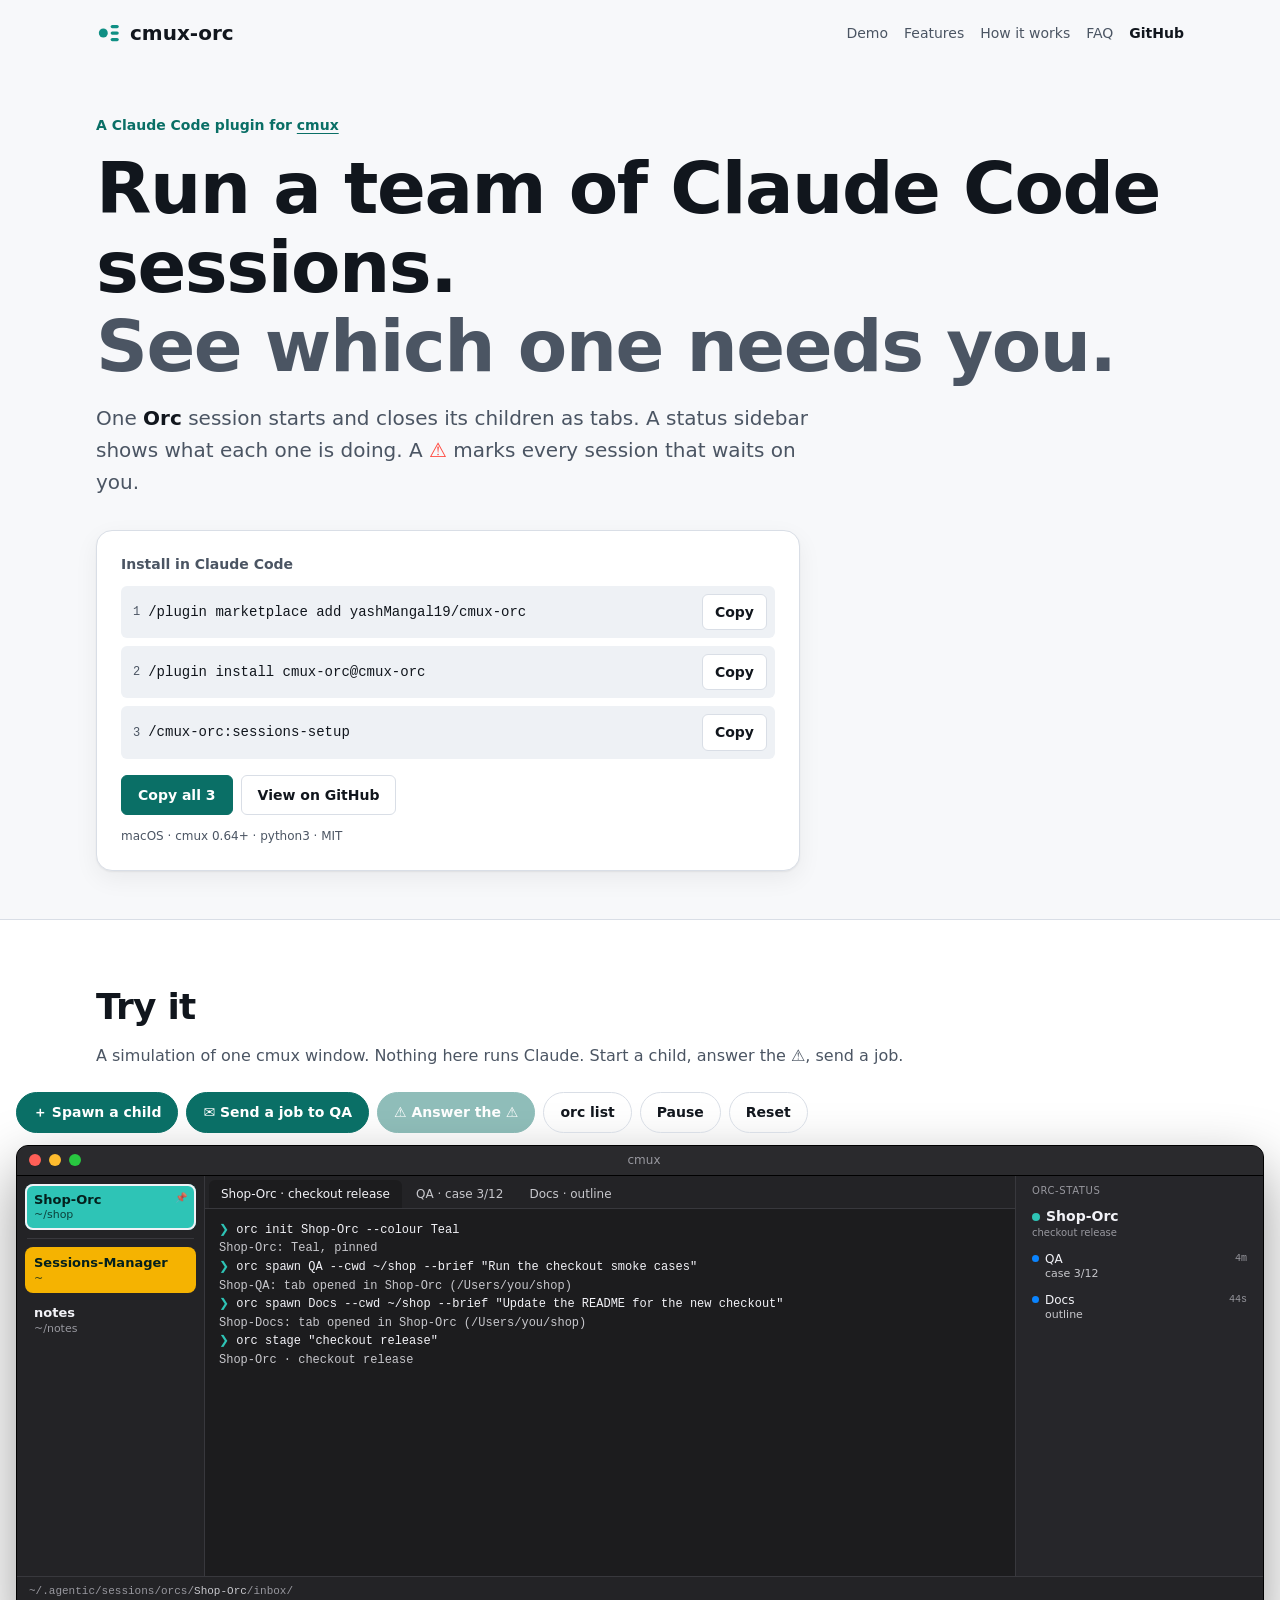
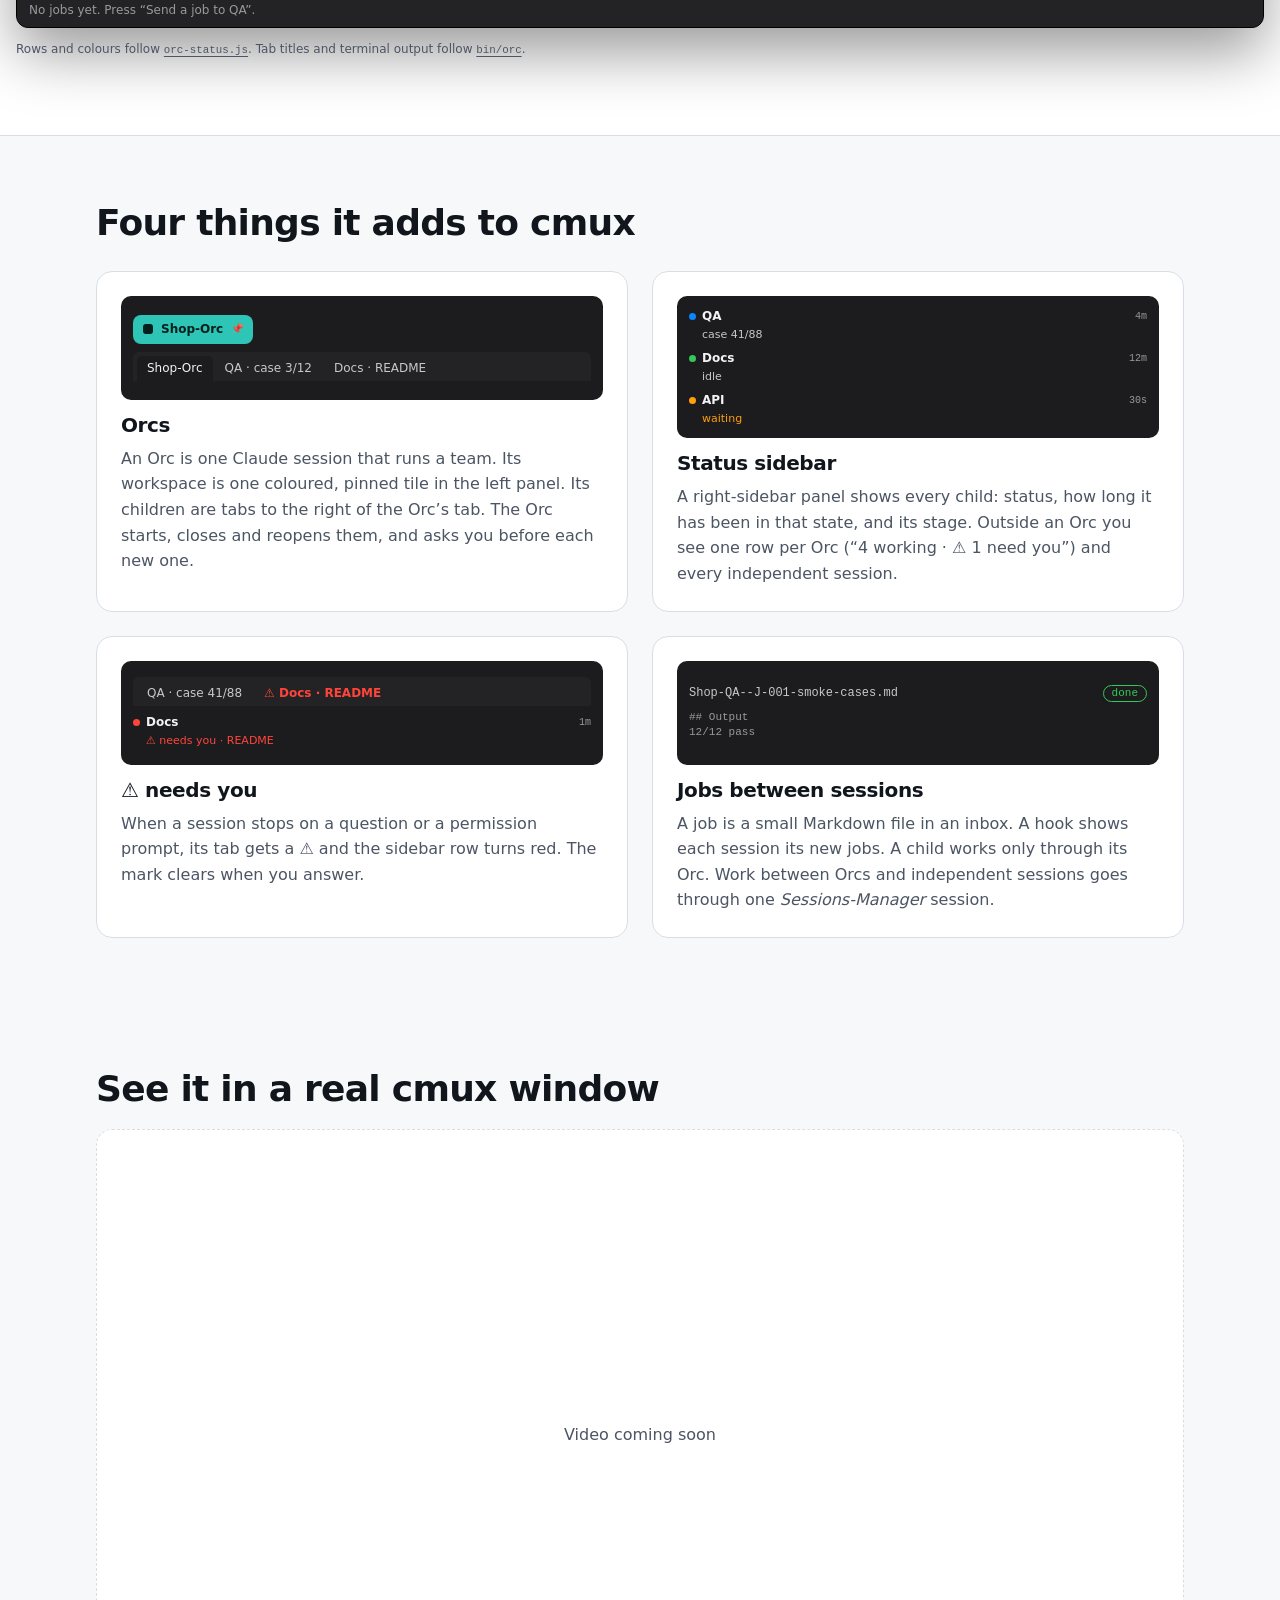
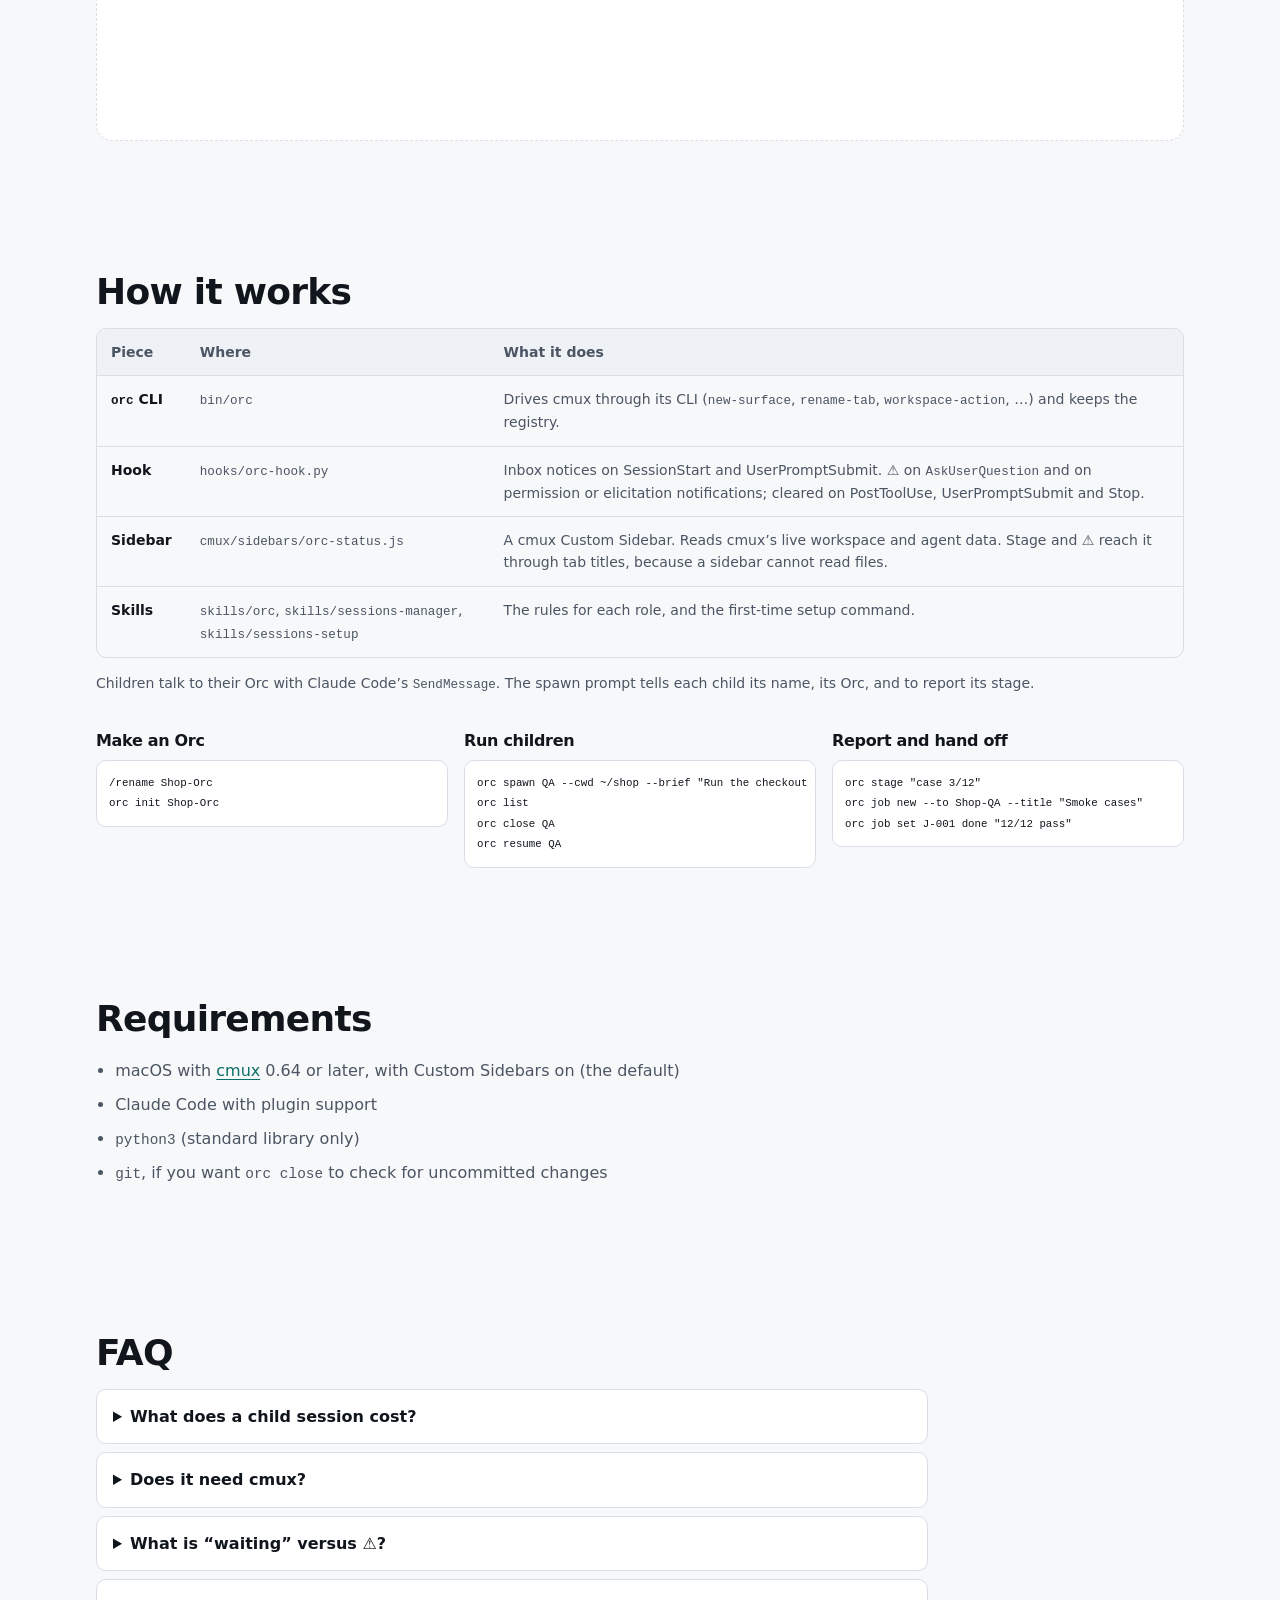
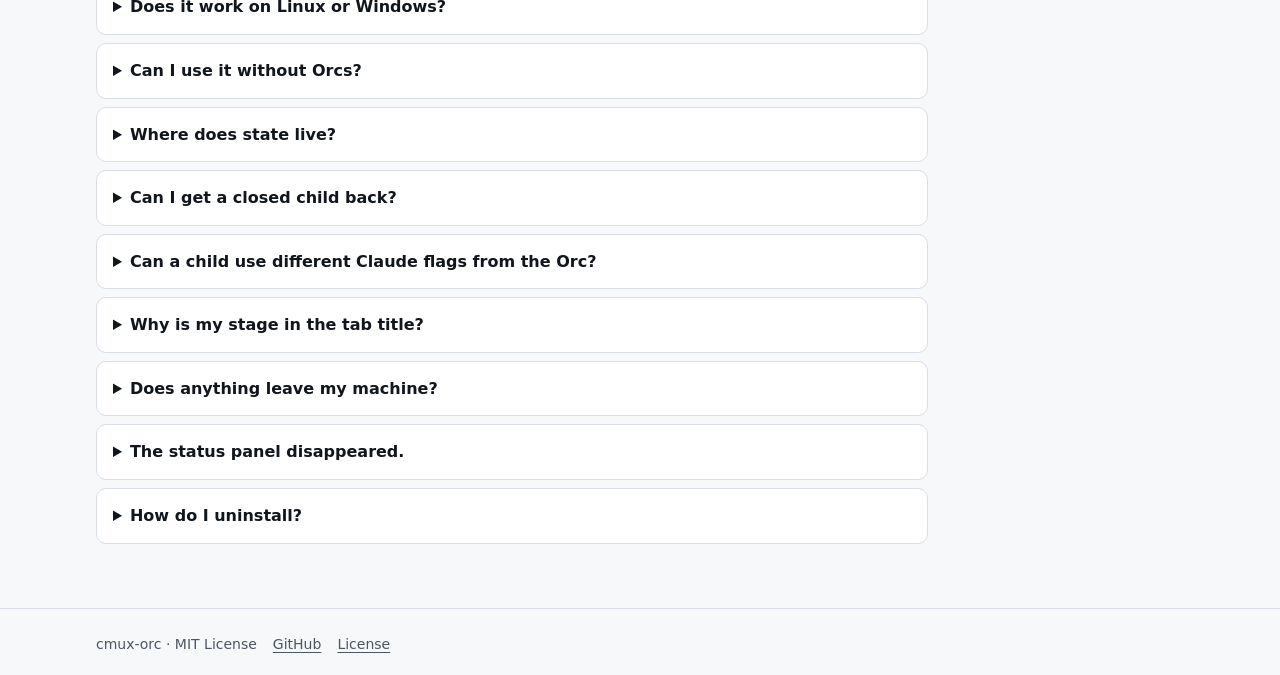
==== docs/index.html @ a170cd2a "Landing page with interactive cmux demo in docs/ Static HTML/CSS/JS for GitHub Pages: hero with the " ====
<!doctype html>
<html lang="en">
<head>
<meta charset="utf-8">
<meta name="viewport" content="width=device-width, initial-scale=1">
<title>cmux-orc</title>
<meta name="description" content="Run many Claude Code sessions in cmux without losing track of them: Orc tabs, a live status sidebar, a ⚠ when a session needs you, and jobs between sessions.">
<meta name="color-scheme" content="light dark">
<meta property="og:type" content="website">
<meta property="og:title" content="cmux-orc: run many Claude Code sessions in cmux">
<meta property="og:description" content="Orc tabs, a live status sidebar, a ⚠ when a session needs you, and jobs between sessions. A Claude Code plugin for cmux.">
<meta property="og:url" content="https://yashmangal19.github.io/cmux-orc/">
<meta property="og:image" content="https://yashmangal19.github.io/cmux-orc/og-card.png">
<meta name="twitter:card" content="summary_large_image">
<meta name="twitter:title" content="cmux-orc: run many Claude Code sessions in cmux">
<meta name="twitter:description" content="Orc tabs, a live status sidebar, a ⚠ when a session needs you, and jobs between sessions.">
<meta name="twitter:image" content="https://yashmangal19.github.io/cmux-orc/og-card.png">
<link rel="icon" href="favicon.svg" type="image/svg+xml">
<link rel="stylesheet" href="tokens.css">
<link rel="stylesheet" href="styles.css">
</head>
<body>
<a class="skip" href="#main">Skip to content</a>
<header class="nav wrap">
  <a class="brand" href="#top" aria-label="cmux-orc home"><svg viewBox="0 0 32 32" aria-hidden="true"><g fill="currentColor"><circle cx="9" cy="16" r="5.5"/><rect x="18" y="6" width="10" height="4" rx="2"/><rect x="18" y="14" width="10" height="4" rx="2"/><rect x="18" y="22" width="10" height="4" rx="2"/></g></svg>cmux-orc</a>
  <nav aria-label="Sections">
    <a href="#demo">Demo</a>
    <a href="#features">Features</a>
    <a href="#how">How it works</a>
    <a href="#faq">FAQ</a>
    <a class="gh" href="https://github.com/yashMangal19/cmux-orc">GitHub</a>
  </nav>
</header>

<main id="main">
<section class="hero wrap" id="top">
  <p class="eyebrow">A Claude Code plugin for <a href="https://cmux.com">cmux</a></p>
  <h1>Run a team of Claude Code sessions.<br><span>See which one needs you.</span></h1>
  <p class="lede">One <em>Orc</em> session starts and closes its children as tabs. A status sidebar shows what each one is doing. A <b class="warn">⚠</b> marks every session that waits on you.</p>

  <div class="install" aria-labelledby="install-h">
    <h2 id="install-h" class="install-h">Install in Claude Code</h2>
    <ol class="cmds">
      <li><code tabindex="0">/plugin marketplace add yashMangal19/cmux-orc</code><button class="copy" type="button" data-copy="/plugin marketplace add yashMangal19/cmux-orc" aria-label="Copy command 1">Copy</button></li>
      <li><code tabindex="0">/plugin install cmux-orc@cmux-orc</code><button class="copy" type="button" data-copy="/plugin install cmux-orc@cmux-orc" aria-label="Copy command 2">Copy</button></li>
      <li><code tabindex="0">/cmux-orc:sessions-setup</code><button class="copy" type="button" data-copy="/cmux-orc:sessions-setup" aria-label="Copy command 3">Copy</button></li>
    </ol>
    <div class="install-foot">
      <button class="copy all" type="button" data-copy-all>Copy all 3</button>
      <a class="btn" href="https://github.com/yashMangal19/cmux-orc">View on GitHub</a>
    </div>
    <p class="fine">macOS · cmux 0.64+ · python3 · MIT</p>
  </div>
</section>

<section class="demo-sec" id="demo" aria-labelledby="demo-h">
  <div class="wrap">
    <h2 id="demo-h">Try it</h2>
    <p class="sub">A simulation of one cmux window. Nothing here runs Claude. Start a child, answer the ⚠, send a job.</p>
  </div>
  <div class="wrap wide">
    <div class="controls" role="group" aria-label="Demo controls">
      <button type="button" class="ctl" id="d-spawn"><span aria-hidden="true">＋</span> Spawn a child</button>
      <button type="button" class="ctl" id="d-job"><span aria-hidden="true">✉</span> Send a job to QA</button>
      <button type="button" class="ctl warn-ctl" id="d-answer" disabled><span aria-hidden="true">⚠</span> Answer the ⚠</button>
      <button type="button" class="ctl ghost" id="d-list">orc list</button>
      <button type="button" class="ctl ghost" id="d-pause" aria-pressed="false">Pause</button>
      <button type="button" class="ctl ghost" id="d-reset">Reset</button>
    </div>
    <div class="cmux" id="cmux">
      <div class="cmux-bar" aria-hidden="true"><i></i><i></i><i></i><span>cmux</span></div>
      <div class="cmux-body">
        <aside class="ws-list" aria-label="Workspaces (left panel)">
          <ul id="ws-list"></ul>
        </aside>
        <div class="center">
          <div class="tabs" role="tablist" aria-label="Tabs in this workspace" id="tabs"></div>
          <div class="term" id="term" role="log" aria-live="off" tabindex="0" aria-label="Terminal of the selected tab"></div>
        </div>
        <aside class="side" aria-label="orc-status sidebar">
          <div class="side-head">orc-status</div>
          <div id="side"></div>
        </aside>
      </div>
      <div class="inbox" aria-label="Team inbox">
        <div class="inbox-h"><span>~/.agentic/sessions/orcs/<b id="inbox-orc">Shop-Orc</b>/inbox/</span></div>
        <ul id="inbox"><li class="empty">No jobs yet. Press “Send a job to QA”.</li></ul>
      </div>
    </div>
    <p class="sr-only" aria-live="polite" id="d-live"></p>
    <p class="demo-note">Rows and colours follow <a href="https://github.com/yashMangal19/cmux-orc/blob/main/cmux/sidebars/orc-status.js"><code>orc-status.js</code></a>. Tab titles and terminal output follow <a href="https://github.com/yashMangal19/cmux-orc/blob/main/bin/orc"><code>bin/orc</code></a>.</p>
  </div>
</section>

<section class="wrap" id="features" aria-labelledby="feat-h">
  <h2 id="feat-h">Four things it adds to cmux</h2>
  <div class="features">
    <article class="feat">
      <div class="viz viz-orc" aria-hidden="true" data-gif="media/feature-orc-tabs.gif" data-alt="An Orc workspace pinned in cmux with its child tabs">
        <div class="mini-ws"><span class="tile"></span>Shop-Orc <span class="pin">📌</span></div>
        <div class="mini-tabs"><span class="on">Shop-Orc</span><span>QA · case 3/12</span><span>Docs · README</span></div>
      </div>
      <h3>Orcs</h3>
      <p>An Orc is one Claude session that runs a team. Its workspace is one coloured, pinned tile in the left panel. Its children are tabs to the right of the Orc’s tab. The Orc starts, closes and reopens them, and asks you before each new one.</p>
    </article>
    <article class="feat">
      <div class="viz viz-side" aria-hidden="true" data-gif="media/feature-sidebar.gif" data-alt="The orc-status sidebar listing children with status, time and stage">
        <div class="row"><i style="background:#0A84FF"></i><b>QA</b><time>4m</time><small>case 41/88</small></div>
        <div class="row"><i style="background:#34C759"></i><b>Docs</b><time>12m</time><small>idle</small></div>
        <div class="row"><i style="background:#FF9F0A"></i><b>API</b><time>30s</time><small class="o">waiting</small></div>
      </div>
      <h3>Status sidebar</h3>
      <p>A right-sidebar panel shows every child: status, how long it has been in that state, and its stage. Outside an Orc you see one row per Orc (“4 working · ⚠ 1 need you”) and every independent session.</p>
    </article>
    <article class="feat">
      <div class="viz viz-warn" aria-hidden="true" data-gif="media/feature-needs-you.gif" data-alt="A child tab gets a ⚠ and its sidebar row turns red">
        <div class="mini-tabs"><span>QA · case 41/88</span><span class="red">⚠ Docs · README</span></div>
        <div class="row"><i style="background:#FF453A"></i><b>Docs</b><time>1m</time><small class="r">⚠ needs you · README</small></div>
      </div>
      <h3>⚠ needs you</h3>
      <p>When a session stops on a question or a permission prompt, its tab gets a ⚠ and the sidebar row turns red. The mark clears when you answer.</p>
    </article>
    <article class="feat">
      <div class="viz viz-job" aria-hidden="true" data-gif="media/feature-jobs.gif" data-alt="A job file moving from open to taken to done">
        <div class="file"><span>Shop-QA--J-001-smoke-cases.md</span><em class="s-done">done</em></div>
        <pre>## Output
12/12 pass</pre>
      </div>
      <h3>Jobs between sessions</h3>
      <p>A job is a small Markdown file in an inbox. A hook shows each session its new jobs. A child works only through its Orc. Work between Orcs and independent sessions goes through one <em>Sessions-Manager</em> session.</p>
    </article>
  </div>
</section>

<section class="wrap" id="video" aria-labelledby="video-h">
  <h2 id="video-h">See it in a real cmux window</h2>
    <!-- site.js swaps in the video once docs/media/cmux-orc-promo.mp4 exists. -->
  <figure class="video-slot" id="video-slot" data-video="media/cmux-orc-promo.mp4" data-poster="media/cmux-orc-promo-poster.png">
    <div class="video-ph">Video coming soon</div>
  </figure>
</section>

<section class="wrap" id="how" aria-labelledby="how-h">
  <h2 id="how-h">How it works</h2>
  <div class="table-wrap">
  <table>
    <thead><tr><th scope="col">Piece</th><th scope="col">Where</th><th scope="col">What it does</th></tr></thead>
    <tbody>
      <tr><th scope="row"><code>orc</code> CLI</th><td><code>bin/orc</code></td><td>Drives cmux through its CLI (<code>new-surface</code>, <code>rename-tab</code>, <code>workspace-action</code>, …) and keeps the registry.</td></tr>
      <tr><th scope="row">Hook</th><td><code>hooks/orc-hook.py</code></td><td>Inbox notices on SessionStart and UserPromptSubmit. ⚠ on <code>AskUserQuestion</code> and on permission or elicitation notifications; cleared on PostToolUse, UserPromptSubmit and Stop.</td></tr>
      <tr><th scope="row">Sidebar</th><td><code>cmux/sidebars/orc-status.js</code></td><td>A cmux Custom Sidebar. Reads cmux’s live workspace and agent data. Stage and ⚠ reach it through tab titles, because a sidebar cannot read files.</td></tr>
      <tr><th scope="row">Skills</th><td><code>skills/orc</code>, <code>skills/sessions-manager</code>, <code>skills/sessions-setup</code></td><td>The rules for each role, and the first-time setup command.</td></tr>
    </tbody>
  </table>
  </div>
  <p class="after-table">Children talk to their Orc with Claude Code’s <code>SendMessage</code>. The spawn prompt tells each child its name, its Orc, and to report its stage.</p>
  <div class="usage">
    <div>
      <h3>Make an Orc</h3>
<pre tabindex="0"><code>/rename Shop-Orc
orc init Shop-Orc</code></pre>
    </div>
    <div>
      <h3>Run children</h3>
<pre tabindex="0"><code>orc spawn QA --cwd ~/shop --brief "Run the checkout smoke cases"
orc list
orc close QA
orc resume QA</code></pre>
    </div>
    <div>
      <h3>Report and hand off</h3>
<pre tabindex="0"><code>orc stage "case 3/12"
orc job new --to Shop-QA --title "Smoke cases"
orc job set J-001 done "12/12 pass"</code></pre>
    </div>
  </div>
</section>

<section class="wrap" id="req" aria-labelledby="req-h">
  <h2 id="req-h">Requirements</h2>
  <ul class="req">
    <li>macOS with <a href="https://cmux.com">cmux</a> 0.64 or later, with Custom Sidebars on (the default)</li>
    <li>Claude Code with plugin support</li>
    <li><code tabindex="0">python3</code> (standard library only)</li>
    <li><code tabindex="0">git</code>, if you want <code>orc close</code> to check for uncommitted changes</li>
  </ul>
</section>

<section class="wrap" id="faq" aria-labelledby="faq-h">
  <h2 id="faq-h">FAQ</h2>
  <div class="faq">
    <details><summary>What does a child session cost?</summary><p>Each child is a full Claude Code session with its own context, so it uses tokens like any session you start yourself. That is why the <code>orc</code> skill tells the Orc to ask you before every <code>orc spawn</code>. Close children when their work is checked; <code>orc resume</code> brings one back if you need it again.</p></details>
    <details><summary>Does it need cmux?</summary><p>Yes. Tabs, workspace colours, pinning, the ⚠ mark and the sidebar all go through cmux. <code>orc init</code>, <code>spawn</code>, <code>stage</code>, <code>close</code>, <code>resume</code> and <code>pane</code> stop with <code>not running inside a cmux terminal</code> outside it. The job commands and <code>orc list</code> only read and write files.</p></details>
    <details><summary>What is “waiting” versus ⚠?</summary><p>“waiting” (orange) is cmux’s status for a session that finished its turn and is idle until you type. ⚠ (red) means the session stopped in the middle of its work on a question or a permission prompt, and nothing happens until you answer. Only ⚠ means a session is blocked on you.</p></details>
    <details><summary>Does it work on Linux or Windows?</summary><p>No. cmux is a macOS app, and cmux-orc needs it. The CLI also uses <code>fcntl</code> file locks, which Windows does not have.</p></details>
    <details><summary>Can I use it without Orcs?</summary><p>Yes. With the plugin installed, every session in cmux gets the ⚠ mark, and the sidebar’s Sessions overview lists independent sessions with their status. You can name one session <code>Sessions-Manager</code> and pass jobs between independent sessions. <code>orc stage</code> works only in an Orc tab or a child tab.</p></details>
    <details><summary>Where does state live?</summary><p>In <code>~/.agentic/sessions</code> (set <code>CLAUDE_ORC_HOME</code> to move it): <code>registry.json</code> for Orcs and children, <code>inbox/</code> for top-level jobs, <code>orcs/&lt;Name&gt;/inbox/</code> for each team, <code>state/</code> for the hook’s per-session notes. cmux-orc also reads cmux’s <code>~/.cmuxterm/claude-hook-sessions.json</code> to map tabs to Claude sessions; it never writes it.</p></details>
    <details><summary>Can I get a closed child back?</summary><p>Yes. <code>orc close</code> saves the child’s Claude session id before it closes the tab, and <code>orc resume &lt;Role&gt;</code> opens a new tab with <code>claude --resume &lt;id&gt;</code>. <code>orc close</code> refuses while the child’s folder has uncommitted git changes or while the child waits on you.</p></details>
    <details><summary>Can a child use different Claude flags from the Orc?</summary><p>Yes. Anything after <code>--</code> goes to that child’s <code>claude</code> command: <code>orc spawn Review -- --model opus</code>. With no <code>--</code>, the child gets the Orc’s own flags, for example <code>--permission-mode</code> or <code>--model</code> and their values. Flags that belong to the Orc’s own session are left out: <code>--name</code>, <code>--resume</code>, <code>--continue</code>, <code>--session-id</code>, <code>--worktree</code>, <code>--from-pr</code>, <code>--teleport</code>, <code>--cloud</code> and <code>--remote-control</code>.</p></details>
    <details><summary>Why is my stage in the tab title?</summary><p>A cmux sidebar has no file access; it can read workspace and tab data only. <code>orc stage "case 3/12"</code> renames the tab to <code>QA · case 3/12</code>, and the sidebar splits the title back into name and stage. If you rename the tab by hand, the sidebar loses the stage until the next <code>orc stage</code>.</p></details>
    <details><summary>Does anything leave my machine?</summary><p>No. <code>orc</code> and the hook make no network calls. They run local <code>cmux</code> and <code>git</code> commands and read and write files under <code>~/.agentic/sessions</code>. (Children are Claude sessions, so they talk to Claude as usual.)</p></details>
    <details><summary>The status panel disappeared.</summary><p>cmux 0.64 has no button for Custom sidebars in the right sidebar’s mode bar. Run <code>orc pane</code>.</p></details>
    <details><summary>How do I uninstall?</summary><p>In Claude Code, <code>/plugin uninstall cmux-orc@cmux-orc</code>. Then remove the links that setup made, and the state if you no longer want it:</p><pre tabindex="0"><code>rm ~/.local/bin/orc ~/.config/cmux/sidebars/orc-status.js
rm -rf ~/.agentic/sessions      # registry, inboxes and jobs</code></pre><p>Workspace colours and pins are cmux settings; change them in cmux.</p></details>
  </div>
</section>
</main>

<footer class="foot">
  <div class="wrap">
    <span>cmux-orc · MIT License</span>
    <a href="https://github.com/yashMangal19/cmux-orc">GitHub</a>
    <a href="https://github.com/yashMangal19/cmux-orc/blob/main/LICENSE">License</a>
  </div>
</footer>
<script src="site.js" defer></script>
<script src="demo.js" defer></script>
</body>
</html>
---- docs/tokens.css ----
/* cmux-orc brand tokens. Dark is the default; light applies with
   prefers-color-scheme: light or [data-theme="light"].
   Status colours are the exact values cmux/sidebars/orc-status.js draws. */

:root {
  /* Surfaces (dark) */
  --orc-bg: #0d1117;
  --orc-surface: #151b23;
  --orc-raised: #1d2530;
  --orc-border: #2a3340;
  --orc-text: #e6eaf0;
  --orc-text-muted: #9aa4b2;
  --orc-text-faint: #6b7584;

  /* Brand accent: Teal. It is one of the Orc colours in bin/orc. */
  --orc-accent: #2ec4b6;
  --orc-accent-strong: #5ee0d3;
  --orc-accent-ink: #062b28;        /* text on accent */
  --orc-accent-soft: #2ec4b61f;

  /* Status: identical to the sidebar (same in both themes) */
  --orc-status-working: #0a84ff;     /* working */
  --orc-status-idle: #34c759;        /* idle */
  --orc-status-turn: #ff9f0a;        /* "your turn" / waiting: finished a turn */
  --orc-status-blocked: #ff453a;     /* ⚠ needs you: question or permission prompt */
  --orc-status-ended: #7f7f7f66;     /* ended */
  --orc-status-none: #7f7f7f44;      /* no session */
  --orc-row-hover: #7f7f7f24;
  --orc-row-focused: #7f7f7f2e;

  /* Orc workspace colours, in bin/orc's order. Hexes are ours, for visuals. */
  --orc-c-purple: #9b6dff;
  --orc-c-teal: #2ec4b6;
  --orc-c-blue: #3b82f6;
  --orc-c-rose: #f43f75;
  --orc-c-green: #22c55e;
  --orc-c-orange: #f97316;
  --orc-c-indigo: #6366f1;
  --orc-c-crimson: #dc2645;
  --orc-c-aqua: #22d3ee;
  --orc-c-olive: #8a9a2b;
  --orc-c-magenta: #d946ef;
  --orc-c-navy: #1e3a8a;
  --orc-c-brown: #9a6233;
  --orc-c-amber: #f5b301;            /* reserved for Sessions-Manager */

  /* Type (free Google Fonts: Inter, JetBrains Mono) */
  --orc-font-sans: "Inter", ui-sans-serif, system-ui, -apple-system, "Segoe UI", sans-serif;
  --orc-font-mono: "JetBrains Mono", ui-monospace, "SF Mono", Menlo, monospace;
  --orc-text-xs: 0.75rem;     /* 12 */
  --orc-text-sm: 0.875rem;    /* 14 */
  --orc-text-md: 1rem;        /* 16 body */
  --orc-text-lg: 1.25rem;     /* 20 */
  --orc-text-xl: 1.625rem;    /* 26 */
  --orc-text-2xl: 2.25rem;    /* 36 */
  --orc-text-3xl: 3.25rem;    /* 52 */
  --orc-text-4xl: 4.5rem;     /* 72 hero */
  --orc-leading-tight: 1.1;
  --orc-leading-snug: 1.3;
  --orc-leading-body: 1.6;
  --orc-weight-regular: 400;
  --orc-weight-medium: 500;
  --orc-weight-semibold: 600;
  --orc-weight-bold: 700;
  --orc-tracking-tight: -0.02em;

  /* Radii */
  --orc-radius-xs: 3px;
  --orc-radius-sm: 6px;
  --orc-radius-md: 10px;
  --orc-radius-lg: 16px;
  --orc-radius-pill: 999px;

  /* Spacing (4px base) */
  --orc-space-1: 4px;
  --orc-space-2: 8px;
  --orc-space-3: 12px;
  --orc-space-4: 16px;
  --orc-space-5: 24px;
  --orc-space-6: 32px;
  --orc-space-7: 48px;
  --orc-space-8: 64px;
  --orc-space-9: 96px;

  --orc-shadow: 0 1px 0 #ffffff0a inset, 0 8px 24px #00000059;
  --orc-max-width: 1120px;
}

@media (prefers-color-scheme: light) {
  :root:not([data-theme="dark"]) {
    --orc-bg: #f7f8fa;
    --orc-surface: #ffffff;
    --orc-raised: #eef1f5;
    --orc-border: #d9dee6;
    --orc-text: #11161d;
    --orc-text-muted: #4b5563;
    --orc-text-faint: #6b7280;
    --orc-accent: #0f8f84;
    --orc-accent-strong: #0a6f66;
    --orc-accent-ink: #ffffff;
    --orc-accent-soft: #0f8f8414;
    --orc-shadow: 0 1px 2px #0000000f, 0 8px 24px #0000000f;
  }
}

:root[data-theme="light"] {
  --orc-bg: #f7f8fa;
  --orc-surface: #ffffff;
  --orc-raised: #eef1f5;
  --orc-border: #d9dee6;
  --orc-text: #11161d;
  --orc-text-muted: #4b5563;
  --orc-text-faint: #6b7280;
  --orc-accent: #0f8f84;
  --orc-accent-strong: #0a6f66;
  --orc-accent-ink: #ffffff;
  --orc-accent-soft: #0f8f8414;
  --orc-shadow: 0 1px 2px #0000000f, 0 8px 24px #0000000f;
}
---- docs/styles.css ----
/* cmux-orc landing page. Colours, type and spacing come from tokens.css (--orc-*). */

*, *::before, *::after { box-sizing: border-box; }
html { scroll-behavior: smooth; -webkit-text-size-adjust: 100%; }
body {
  margin: 0;
  background: var(--orc-bg);
  color: var(--orc-text);
  font: var(--orc-weight-regular) var(--orc-text-md)/var(--orc-leading-body) var(--orc-font-sans);
}
a { color: var(--orc-accent-strong); text-underline-offset: 3px; }
code, pre, kbd { font-family: var(--orc-font-mono); font-size: 0.9em; }
:focus-visible { outline: 2px solid var(--orc-accent); outline-offset: 2px; border-radius: var(--orc-radius-xs); }
h1, h2, h3 { line-height: var(--orc-leading-snug); letter-spacing: var(--orc-tracking-tight); }
h2 { font-size: var(--orc-text-2xl); margin: 0 0 var(--orc-space-3); }
h3 { font-size: var(--orc-text-lg); margin: var(--orc-space-3) 0 var(--orc-space-2); }
section { padding-block: var(--orc-space-8); }

.wrap { max-width: var(--orc-max-width); margin-inline: auto; padding-inline: var(--orc-space-4); }
.wrap.wide { max-width: 1280px; }
.sr-only { position: absolute; width: 1px; height: 1px; overflow: hidden; clip: rect(0 0 0 0); white-space: nowrap; }
.skip { position: absolute; left: -999px; top: 8px; background: var(--orc-accent-strong); color: var(--orc-accent-ink); padding: 8px 12px; border-radius: var(--orc-radius-sm); z-index: 10; }
.skip:focus { left: 8px; }

/* nav */
.nav { display: flex; align-items: center; justify-content: space-between; gap: var(--orc-space-4); padding-block: var(--orc-space-4); flex-wrap: wrap; }
.brand { display: inline-flex; align-items: center; gap: var(--orc-space-2); font-weight: var(--orc-weight-bold); color: var(--orc-text); text-decoration: none; font-size: var(--orc-text-lg); }
.brand svg { color: var(--orc-accent); width: 26px; height: 26px; }
.nav nav { display: flex; gap: var(--orc-space-4); flex-wrap: wrap; font-size: var(--orc-text-sm); }
.nav nav a { color: var(--orc-text-muted); text-decoration: none; padding-block: 6px; }
.nav nav a:hover { color: var(--orc-text); }
.nav nav a.gh { color: var(--orc-text); font-weight: var(--orc-weight-semibold); }

/* hero */
.hero { padding-top: var(--orc-space-7); padding-bottom: var(--orc-space-7); }
.eyebrow { color: var(--orc-accent-strong); font-weight: var(--orc-weight-semibold); font-size: var(--orc-text-sm); margin: 0 0 var(--orc-space-3); }
.eyebrow a { color: inherit; }
h1 { font-size: clamp(2.1rem, 6vw, var(--orc-text-4xl)); line-height: var(--orc-leading-tight); margin: 0 0 var(--orc-space-4); font-weight: var(--orc-weight-bold); }
h1 span { color: var(--orc-text-muted); }
.lede { font-size: var(--orc-text-lg); color: var(--orc-text-muted); max-width: 46rem; margin: 0 0 var(--orc-space-6); }
.lede em { color: var(--orc-text); font-style: normal; font-weight: var(--orc-weight-semibold); }
.warn { color: var(--orc-status-blocked); }

.install { background: var(--orc-surface); border: 1px solid var(--orc-border); border-radius: var(--orc-radius-lg); padding: var(--orc-space-5); max-width: 44rem; box-shadow: var(--orc-shadow); }
.install-h { font-size: var(--orc-text-sm); color: var(--orc-text-muted); font-weight: var(--orc-weight-semibold); margin: 0 0 var(--orc-space-3); letter-spacing: 0; }
.cmds { list-style: none; margin: 0; padding: 0; display: grid; gap: var(--orc-space-2); counter-reset: c; }
.cmds li { counter-increment: c; display: flex; align-items: center; gap: var(--orc-space-2); background: var(--orc-raised); border-radius: var(--orc-radius-sm); padding: 8px 8px 8px 12px; min-width: 0; }
.cmds li::before { content: counter(c); color: var(--orc-text-muted); font: var(--orc-text-xs) var(--orc-font-mono); width: 1ch; }
.cmds code { flex: 1; min-width: 0; overflow-x: auto; white-space: nowrap; font-size: var(--orc-text-sm); }
.copy, .btn {
  font: inherit; font-size: var(--orc-text-sm); font-weight: var(--orc-weight-semibold);
  border: 1px solid var(--orc-border); background: var(--orc-surface); color: var(--orc-text);
  border-radius: var(--orc-radius-sm); padding: 6px 12px; cursor: pointer; min-height: 32px; text-decoration: none; display: inline-flex; align-items: center; white-space: nowrap;
}
.copy:hover, .btn:hover { border-color: var(--orc-accent); }
.copy.ok { color: var(--orc-accent-strong); border-color: var(--orc-accent); }
.install-foot { display: flex; gap: var(--orc-space-2); margin-top: var(--orc-space-4); flex-wrap: wrap; }
.copy.all { background: var(--orc-accent-strong); color: var(--orc-accent-ink); border-color: var(--orc-accent-strong); min-height: 40px; padding-inline: 16px; }
.copy.all.ok { color: var(--orc-accent-ink); }
.install-foot .btn { min-height: 40px; padding-inline: 16px; }
.fine { color: var(--orc-text-muted); font-size: var(--orc-text-xs); margin: var(--orc-space-3) 0 0; }

/* demo section */
.demo-sec { background: var(--orc-surface); border-block: 1px solid var(--orc-border); }
.sub { color: var(--orc-text-muted); margin: 0 0 var(--orc-space-5); }
.controls { display: flex; flex-wrap: wrap; gap: var(--orc-space-2); margin-bottom: var(--orc-space-3); }
.ctl {
  font: inherit; font-size: var(--orc-text-sm); font-weight: var(--orc-weight-semibold);
  background: var(--orc-accent-strong); color: var(--orc-accent-ink); border: 1px solid var(--orc-accent-strong);
  border-radius: var(--orc-radius-pill); padding: 8px 16px; min-height: 40px; cursor: pointer;
}
.ctl:disabled { opacity: .45; cursor: not-allowed; }
.ctl.ghost { background: transparent; color: var(--orc-text); border-color: var(--orc-border); }
.ctl.warn-ctl:not(:disabled) { background: var(--orc-status-blocked); border-color: var(--orc-status-blocked); color: #1a0402; }
.ctl[aria-pressed="true"] { border-color: var(--orc-accent); color: var(--orc-accent-strong); }
.demo-note { color: var(--orc-text-muted); font-size: var(--orc-text-xs); margin-top: var(--orc-space-3); }
.demo-note a { color: var(--orc-text-muted); }

/* The cmux window is always dark, like cmux itself; contrast is checked against #1c1c1e. */
.cmux {
  --c-bg: #1c1c1e; --c-panel: #232326; --c-side: #26262a; --c-line: #38383d;
  --c-text: #f2f2f7; --c-sec: #c7c7cc; --c-ter: #98989f;
  --c-working: #0a84ff; --c-idle: #34c759; --c-turn: #ff9f0a; --c-blocked: #ff453a;
  background: var(--c-bg); color: var(--c-text); border: 1px solid #000; border-radius: 12px; overflow: hidden;
  box-shadow: 0 24px 60px #0006; font-family: -apple-system, BlinkMacSystemFont, "SF Pro Text", var(--orc-font-sans); font-size: 13px; line-height: 1.35;
  color-scheme: dark;
}
.cmux-bar { display: flex; align-items: center; gap: 8px; height: 30px; padding: 0 12px; background: #2a2a2d; border-bottom: 1px solid #000; }
.cmux-bar i { width: 12px; height: 12px; border-radius: 50%; background: #ff5f57; }
.cmux-bar i:nth-child(2) { background: #febc2e; }
.cmux-bar i:nth-child(3) { background: #28c840; }
.cmux-bar span { flex: 1; text-align: center; color: var(--c-ter); font-size: 12px; margin-right: 52px; }
.cmux-body { display: grid; grid-template-columns: 188px minmax(0, 1fr) 248px; min-height: 400px; }

.ws-list { background: var(--c-panel); border-right: 1px solid var(--c-line); padding: 8px; }
.ws-list ul { list-style: none; margin: 0; padding: 0; display: grid; gap: 4px; }
.ws { width: 100%; text-align: left; font: inherit; color: var(--c-text); background: transparent; border: 0; border-radius: 8px; padding: 7px 9px; cursor: pointer; display: grid; grid-template-columns: 1fr auto; gap: 0 4px; }
.ws:hover { background: #7f7f7f24; }
.ws small { grid-column: 1 / -1; color: var(--c-ter); font-size: 11px; }
.ws .pin { font-size: 10px; opacity: .8; }
.ws.coloured { background: var(--ws-c); color: #04201d; }
.ws.coloured small { color: #04201dcc; }
.ws.sel { box-shadow: 0 0 0 2px var(--c-text) inset; }
.ws:not(.coloured).sel { background: #7f7f7f33; box-shadow: none; }
.ws-name { font-weight: 600; overflow: hidden; text-overflow: ellipsis; white-space: nowrap; }
.ws-sep { height: 1px; background: var(--c-line); margin: 4px 2px; }

.center { display: flex; flex-direction: column; min-width: 0; }
.tabs { position: relative; display: flex; gap: 2px; background: var(--c-panel); border-bottom: 1px solid var(--c-line); padding: 4px 4px 0; overflow-x: auto; scrollbar-width: thin; }
.tab { font: inherit; font-size: 12px; color: var(--c-sec); background: transparent; border: 0; border-radius: 6px 6px 0 0; padding: 6px 12px; white-space: nowrap; cursor: pointer; max-width: 220px; overflow: hidden; text-overflow: ellipsis; flex: none; }
.tab:hover { background: #7f7f7f1f; }
.tab[aria-selected="true"] { background: var(--c-bg); color: var(--c-text); }
.tab.blocked { color: var(--c-blocked); font-weight: 600; }
.tab.new { animation: tabin .35s ease-out; }
@keyframes tabin { from { opacity: 0; transform: translateY(6px); } }

.term { flex: 1; padding: 12px 14px; font: 12px/1.55 var(--orc-font-mono); color: var(--c-sec); overflow-y: auto; height: 340px; white-space: pre-wrap; word-break: break-word; }
.term .cmd { color: var(--c-text); }
.term .cmd::before { content: "❯ "; color: var(--orc-c-teal); }
.term .ok { color: var(--c-idle); }
.term .dim { color: var(--c-ter); }
.term .ask { border: 1px solid var(--c-blocked); border-radius: 8px; padding: 8px 10px; margin: 6px 0; color: var(--c-text); white-space: normal; }
.term .ask b { color: var(--c-blocked); }
.term .ask button { font: inherit; margin: 6px 6px 0 0; background: #ffffff14; color: var(--c-text); border: 1px solid var(--c-line); border-radius: 6px; padding: 4px 10px; cursor: pointer; }
.term .ask button:hover { border-color: var(--c-text); }

.side { background: var(--c-side); border-left: 1px solid var(--c-line); padding: 6px; }
.side-head { color: var(--c-ter); font-size: 10px; text-transform: uppercase; letter-spacing: .06em; padding: 2px 10px 6px; }
.s-title { padding: 4px 10px 6px; }
.s-title .h { display: flex; align-items: center; gap: 6px; font-size: 14px; font-weight: 600; }
.s-title .sub2 { color: var(--c-ter); font-size: 10px; min-height: 13px; white-space: nowrap; overflow: hidden; text-overflow: ellipsis; }
.dot { width: 8px; height: 8px; border-radius: 50%; flex: none; }
.dot.sm { width: 7px; height: 7px; }
.s-row { width: 100%; text-align: left; font: inherit; color: var(--c-text); background: transparent; border: 0; border-radius: 8px; padding: 5px 10px; cursor: pointer; display: block; }
.s-row:hover { background: #7f7f7f24; }
.s-row.focused { background: #7f7f7f2e; }
.s-row .l1 { display: flex; align-items: center; gap: 6px; }
.s-row .nm { font-size: 12px; font-weight: 500; flex: 1; overflow: hidden; text-overflow: ellipsis; white-space: nowrap; }
.s-row time { font: 10px var(--orc-font-mono); color: var(--c-ter); min-width: 52px; text-align: right; }
.s-row .l2 { font-size: 11px; padding-left: 13px; color: var(--c-sec); overflow: hidden; text-overflow: ellipsis; display: -webkit-box; -webkit-line-clamp: 2; -webkit-box-orient: vertical; }
.s-row .l2.ter { color: var(--c-ter); }
.s-row .l2.turn { color: var(--c-turn); }
.s-row .l2.blocked { color: var(--c-blocked); }
.s-row.flash { animation: flash 1.2s ease-out; }
@keyframes flash { 0% { background: #ff453a40; } 100% { background: transparent; } }
.s-sec { font-size: 10px; font-weight: 600; color: var(--c-ter); padding: 6px 10px 3px; }
.s-orc .l2 { padding-left: 14px; color: var(--c-sec); }
.s-note { font-size: 11px; color: var(--c-ter); padding: 4px 10px; }

.inbox { border-top: 1px solid var(--c-line); background: var(--c-panel); padding: 8px 12px 10px; }
.inbox-h { font: 11px var(--orc-font-mono); color: var(--c-ter); margin-bottom: 6px; overflow-x: auto; white-space: nowrap; }
.inbox-h b { color: var(--c-sec); font-weight: 500; }
.inbox ul { list-style: none; margin: 0; padding: 0; display: grid; gap: 4px; }
.inbox li { display: flex; align-items: center; gap: 10px; font: 12px var(--orc-font-mono); color: var(--c-sec); min-width: 0; }
.inbox li.empty { color: var(--c-ter); font-family: inherit; }
.inbox .fn { flex: 1; min-width: 0; overflow: hidden; text-overflow: ellipsis; white-space: nowrap; }
.inbox .note { color: var(--c-ter); white-space: nowrap; overflow: hidden; text-overflow: ellipsis; max-width: 40%; }
.chip { font: 600 11px var(--orc-font-mono); padding: 1px 8px; border-radius: 999px; border: 1px solid currentColor; flex: none; transition: color .3s, background-color .3s; }
.s-open { color: var(--c-sec); }
.s-taken { color: #64b5ff; }
.s-blocked { color: var(--c-blocked); }
.s-done { color: var(--c-idle); }

/* features */
.features { display: grid; grid-template-columns: repeat(2, minmax(0, 1fr)); gap: var(--orc-space-5); margin-top: var(--orc-space-5); }
.feat { background: var(--orc-surface); border: 1px solid var(--orc-border); border-radius: var(--orc-radius-lg); padding: var(--orc-space-5); }
.feat p { color: var(--orc-text-muted); margin: 0; }
.viz { background: #1c1c1e; color: #f2f2f7; border-radius: var(--orc-radius-md); padding: 12px; font: 12px/1.4 -apple-system, BlinkMacSystemFont, var(--orc-font-sans); min-height: 104px; display: grid; gap: 8px; align-content: center; color-scheme: dark; }
.viz .mini-ws { display: flex; align-items: center; gap: 8px; background: var(--orc-c-teal); color: #04201d; font-weight: 600; border-radius: 8px; padding: 6px 10px; width: max-content; }
.viz .tile { width: 10px; height: 10px; border-radius: 3px; background: #04201d; }
.viz .pin { font-size: 10px; }
.viz .mini-tabs { display: flex; gap: 2px; background: #232326; padding: 4px 4px 0; border-radius: 6px 6px 0 0; overflow: hidden; }
.viz .mini-tabs span { padding: 4px 10px; color: #c7c7cc; white-space: nowrap; }
.viz .mini-tabs .on { background: #1c1c1e; color: #f2f2f7; border-radius: 5px 5px 0 0; }
.viz .mini-tabs .red { color: #ff453a; font-weight: 600; }
.viz .row { display: grid; grid-template-columns: 7px 1fr auto; gap: 2px 6px; align-items: center; }
.viz .row i { width: 7px; height: 7px; border-radius: 50%; }
.viz .row time { font: 10px var(--orc-font-mono); color: #98989f; }
.viz .row small { grid-column: 2 / -1; color: #c7c7cc; font-size: 11px; }
.viz .row small.o { color: #ff9f0a; }
.viz .row small.r { color: #ff453a; }
.viz .file { display: flex; justify-content: space-between; gap: 8px; font-family: var(--orc-font-mono); color: #c7c7cc; min-width: 0; }
.viz .file span { overflow: hidden; text-overflow: ellipsis; white-space: nowrap; }
.viz .file em { font-style: normal; color: #34c759; border: 1px solid; border-radius: 999px; padding: 0 8px; font-size: 11px; }
.viz pre { margin: 0; color: #98989f; font-size: 11px; }

/* video slot */
.video-slot { margin: var(--orc-space-4) 0 0; }
.video-slot video, .video-slot img { width: 100%; height: auto; border-radius: var(--orc-radius-lg); border: 1px solid var(--orc-border); display: block; }
.video-ph { aspect-ratio: 16 / 9; border: 1px dashed var(--orc-border); border-radius: var(--orc-radius-lg); display: grid; place-items: center; color: var(--orc-text-muted); background: var(--orc-surface); }

/* how it works */
.table-wrap { overflow-x: auto; border: 1px solid var(--orc-border); border-radius: var(--orc-radius-md); }
table { border-collapse: collapse; width: 100%; font-size: var(--orc-text-sm); }
th, td { text-align: left; vertical-align: top; padding: 12px 14px; border-bottom: 1px solid var(--orc-border); }
tbody tr:last-child > * { border-bottom: 0; }
thead th { color: var(--orc-text-muted); font-weight: var(--orc-weight-semibold); background: var(--orc-raised); }
tbody th { white-space: nowrap; font-weight: var(--orc-weight-semibold); }
td { color: var(--orc-text-muted); }
.usage { display: grid; grid-template-columns: repeat(3, minmax(0, 1fr)); gap: var(--orc-space-4); margin-top: var(--orc-space-5); }
.usage h3 { font-size: var(--orc-text-md); }
.usage pre { background: var(--orc-surface); border: 1px solid var(--orc-border); border-radius: var(--orc-radius-md); padding: 12px; overflow-x: auto; margin: 0; font-size: var(--orc-text-xs); line-height: 1.7; }

.req { padding-left: 1.2em; color: var(--orc-text-muted); }
.req li { margin-bottom: var(--orc-space-2); }

.faq { display: grid; gap: var(--orc-space-2); max-width: 52rem; }
.faq details { background: var(--orc-surface); border: 1px solid var(--orc-border); border-radius: var(--orc-radius-md); }
.faq summary { cursor: pointer; padding: 14px 16px; font-weight: var(--orc-weight-semibold); }
.faq p { margin: 0; padding: 0 16px 16px; color: var(--orc-text-muted); }

.foot { border-top: 1px solid var(--orc-border); padding-block: var(--orc-space-5); color: var(--orc-text-muted); font-size: var(--orc-text-sm); }
.foot .wrap { display: flex; gap: var(--orc-space-4); flex-wrap: wrap; }
.foot a { color: var(--orc-text-muted); }

/* narrow screens */
@media (max-width: 900px) {
  .cmux-body { grid-template-columns: minmax(0, 1fr); }
  .ws-list { border-right: 0; border-bottom: 1px solid var(--c-line); padding: 6px; }
  .ws-list ul { display: flex; overflow-x: auto; gap: 4px; }
  .ws-list li { flex: none; }
  .ws-sep { display: none; }
  .ws small { display: none; }
  .side { border-left: 0; border-top: 1px solid var(--c-line); }
  .term { height: 220px; }
  .usage { grid-template-columns: minmax(0, 1fr); }
}
@media (max-width: 640px) {
  section { padding-block: var(--orc-space-7); }
  .features { grid-template-columns: minmax(0, 1fr); }
  .install { padding: var(--orc-space-4); }
  .cmds li { padding-left: 8px; }
  .ctl { padding: 8px 12px; }
  .lede { font-size: var(--orc-text-md); }
  .nav nav { gap: var(--orc-space-3); }
}

@media (prefers-reduced-motion: reduce) {
  html { scroll-behavior: auto; }
  *, *::before, *::after { animation: none !important; transition: none !important; }
}
.after-table { color: var(--orc-text-muted); font-size: var(--orc-text-sm); }
.faq pre { margin: 0 16px 12px; background: var(--orc-raised); border-radius: var(--orc-radius-sm); padding: 10px 12px; overflow-x: auto; font-size: var(--orc-text-xs); }
.feat-gif { width: 100%; height: auto; border-radius: var(--orc-radius-md); display: block; }
@media (max-width: 900px) {
  .term { flex: none; height: 240px; }
}
@media (max-width: 640px) {
  .table-wrap table, .table-wrap tbody, .table-wrap tr, .table-wrap th, .table-wrap td { display: block; }
  .table-wrap thead { position: absolute; width: 1px; height: 1px; overflow: hidden; clip: rect(0 0 0 0); }
  .table-wrap tr { padding: 12px 14px; border-bottom: 1px solid var(--orc-border); }
  .table-wrap tbody tr:last-child { border-bottom: 0; }
  .table-wrap th, .table-wrap td { padding: 0; border: 0; white-space: normal; }
  .table-wrap td { margin-top: 4px; }
}
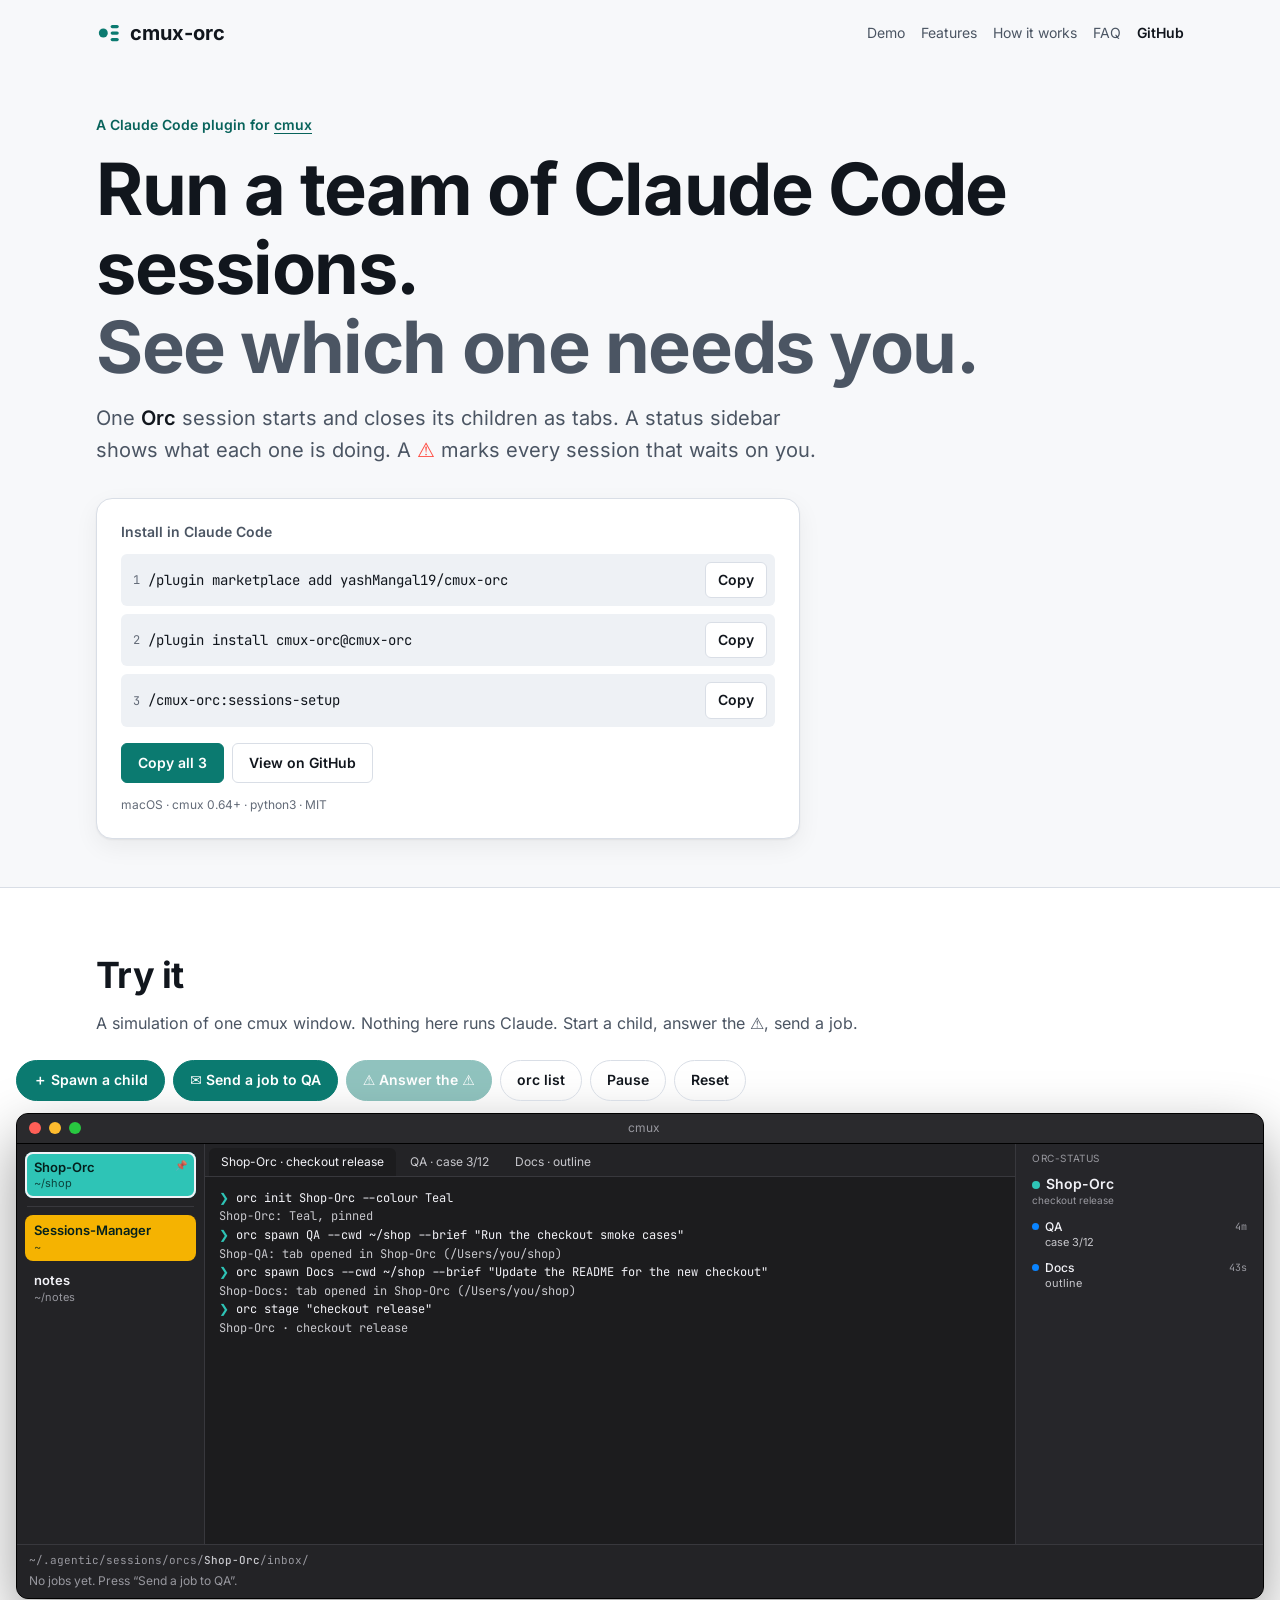
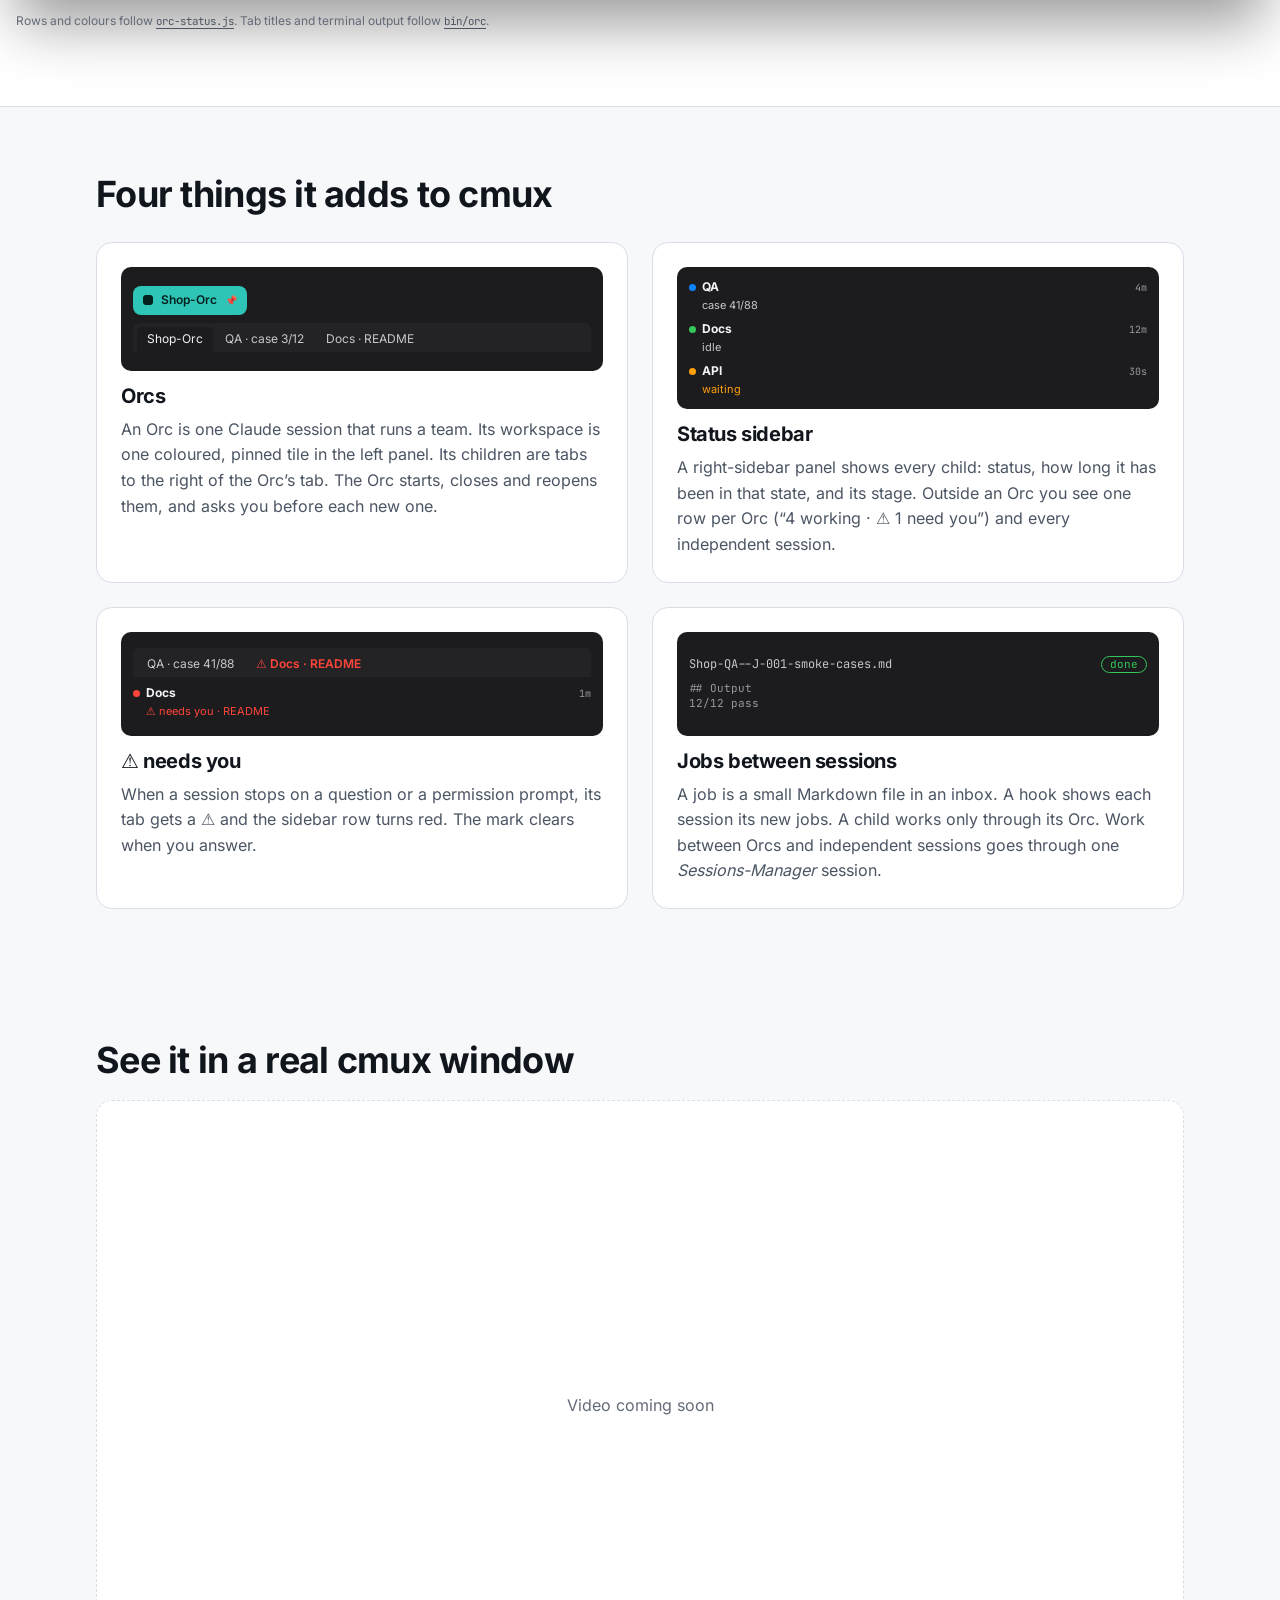
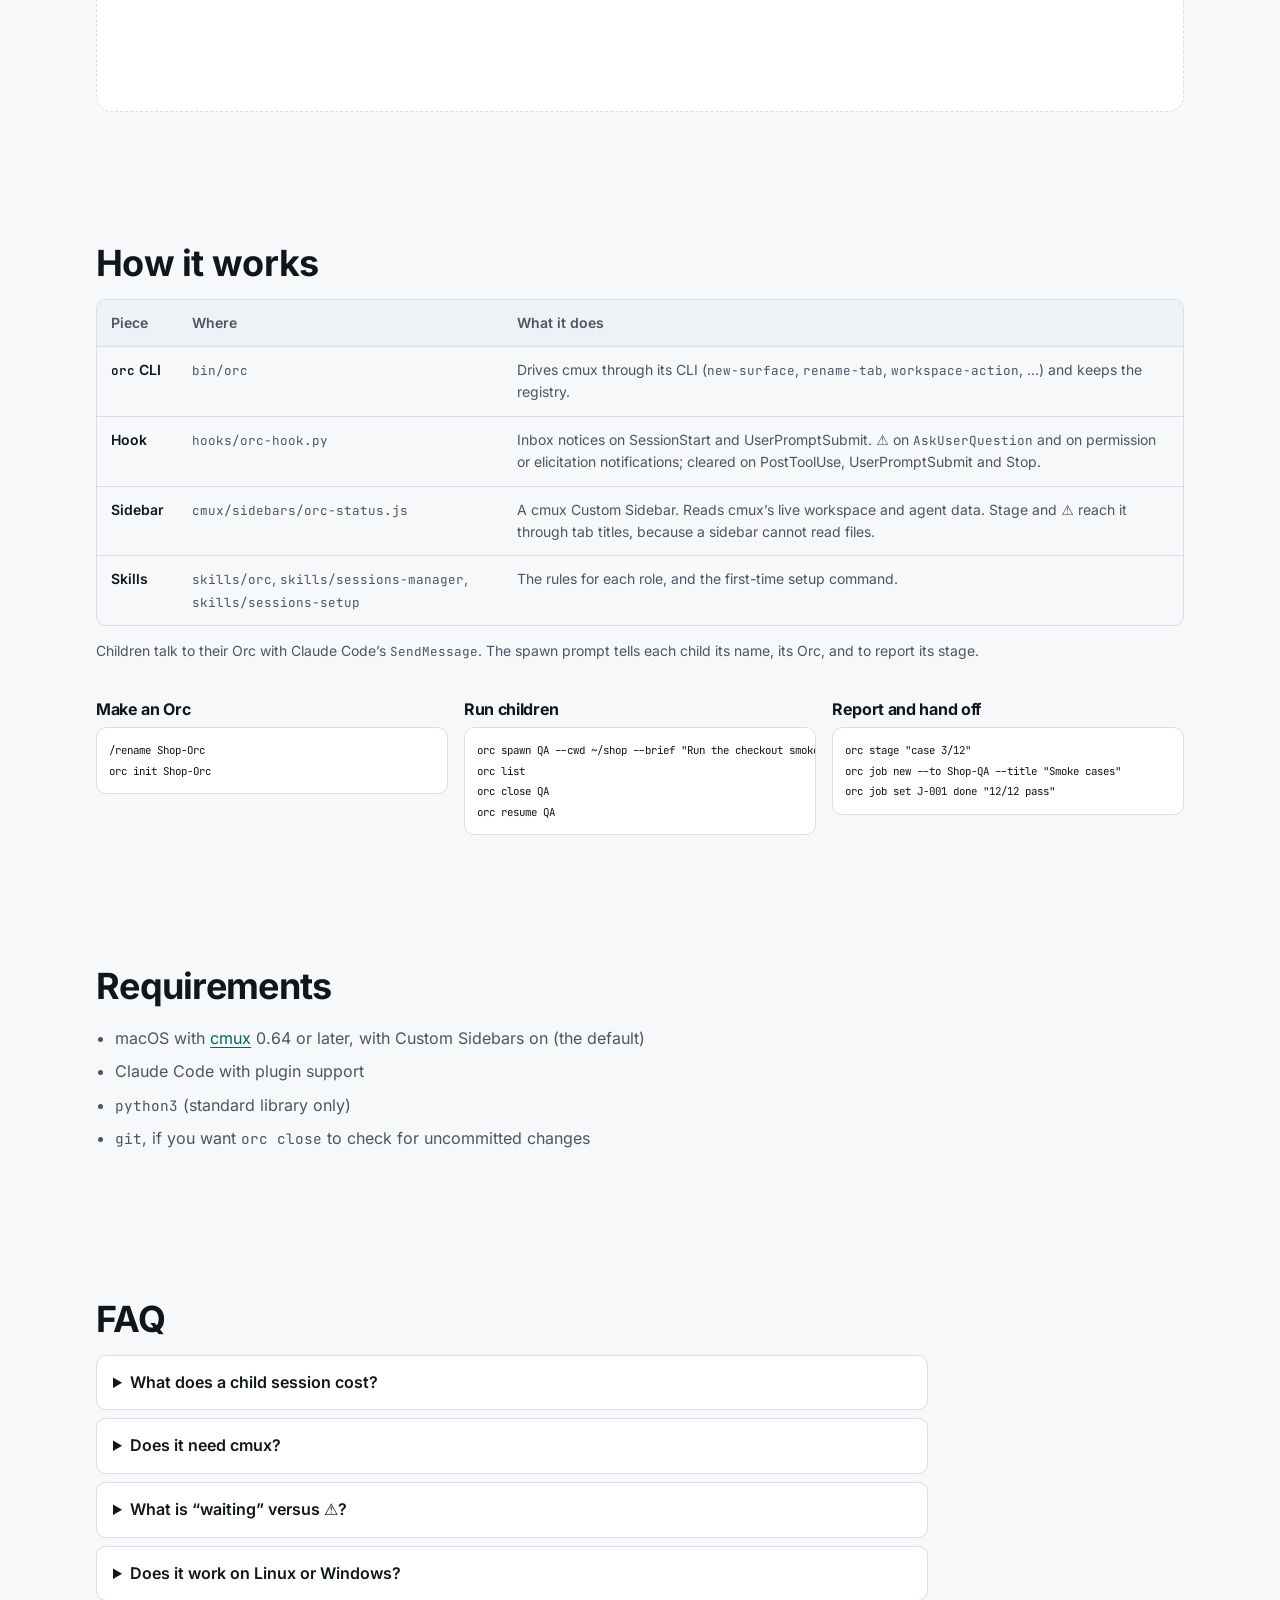
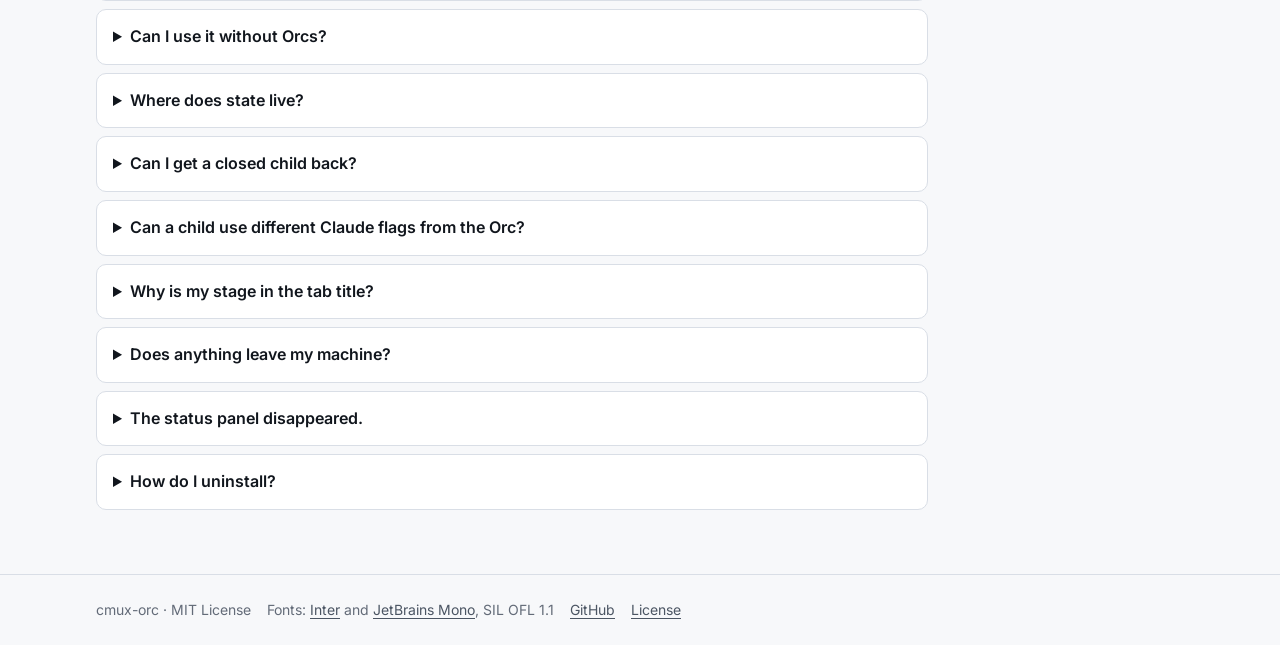
==== commit 4dd54bcf: "Self-host Inter and JetBrains Mono; take the AA token fix Latin-subset variable woff2 in docs/fonts/" ====
--- a/docs/index.html
+++ b/docs/index.html
@@ -16,6 +16,8 @@
 <meta name="twitter:description" content="Orc tabs, a live status sidebar, a ⚠ when a session needs you, and jobs between sessions.">
 <meta name="twitter:image" content="https://yashmangal19.github.io/cmux-orc/og-card.png">
 <link rel="icon" href="favicon.svg" type="image/svg+xml">
+<link rel="preload" href="fonts/inter-latin-var.woff2" as="font" type="font/woff2" crossorigin>
+<link rel="stylesheet" href="fonts/fonts.css">
 <link rel="stylesheet" href="tokens.css">
 <link rel="stylesheet" href="styles.css">
 </head>
@@ -209,6 +211,7 @@
 <footer class="foot">
   <div class="wrap">
     <span>cmux-orc · MIT License</span>
+    <span>Fonts: <a href="fonts/OFL-Inter.txt">Inter</a> and <a href="fonts/OFL-JetBrainsMono.txt">JetBrains Mono</a>, SIL OFL 1.1</span>
     <a href="https://github.com/yashMangal19/cmux-orc">GitHub</a>
     <a href="https://github.com/yashMangal19/cmux-orc/blob/main/LICENSE">License</a>
   </div>
--- a/docs/fonts/fonts.css
+++ b/docs/fonts/fonts.css
@@ -0,0 +1,17 @@
+/* Self-hosted, Latin subset, variable weight. Fontsource builds (OFL 1.1; see OFL-*.txt). */
+@font-face {
+  font-family: "Inter";
+  font-style: normal;
+  font-display: swap;
+  font-weight: 100 900;
+  src: url(inter-latin-var.woff2) format("woff2-variations"), url(inter-latin-var.woff2) format("woff2");
+  unicode-range: U+0000-00FF,U+0131,U+0152-0153,U+02BB-02BC,U+02C6,U+02DA,U+02DC,U+0304,U+0308,U+0329,U+2000-206F,U+20AC,U+2122,U+2191,U+2193,U+2212,U+2215,U+FEFF,U+FFFD;
+}
+@font-face {
+  font-family: "JetBrains Mono";
+  font-style: normal;
+  font-display: swap;
+  font-weight: 100 800;
+  src: url(jetbrains-mono-latin-var.woff2) format("woff2-variations"), url(jetbrains-mono-latin-var.woff2) format("woff2");
+  unicode-range: U+0000-00FF,U+0131,U+0152-0153,U+02BB-02BC,U+02C6,U+02DA,U+02DC,U+0304,U+0308,U+0329,U+2000-206F,U+20AC,U+2122,U+2191,U+2193,U+2212,U+2215,U+FEFF,U+FFFD;
+}
--- a/docs/tokens.css
+++ b/docs/tokens.css
@@ -10,7 +10,7 @@
   --orc-border: #2a3340;
   --orc-text: #e6eaf0;
   --orc-text-muted: #9aa4b2;
-  --orc-text-faint: #6b7584;
+  --orc-text-faint: #848e9e;
 
   /* Brand accent: Teal. It is one of the Orc colours in bin/orc. */
   --orc-accent: #2ec4b6;
@@ -94,11 +94,11 @@
     --orc-border: #d9dee6;
     --orc-text: #11161d;
     --orc-text-muted: #4b5563;
-    --orc-text-faint: #6b7280;
-    --orc-accent: #0f8f84;
-    --orc-accent-strong: #0a6f66;
+    --orc-text-faint: #636b78;
+    --orc-accent: #0b7a70;
+    --orc-accent-strong: #08635b;
     --orc-accent-ink: #ffffff;
-    --orc-accent-soft: #0f8f8414;
+    --orc-accent-soft: #0b7a7014;
     --orc-shadow: 0 1px 2px #0000000f, 0 8px 24px #0000000f;
   }
 }
@@ -110,10 +110,10 @@
   --orc-border: #d9dee6;
   --orc-text: #11161d;
   --orc-text-muted: #4b5563;
-  --orc-text-faint: #6b7280;
-  --orc-accent: #0f8f84;
-  --orc-accent-strong: #0a6f66;
+  --orc-text-faint: #636b78;
+  --orc-accent: #0b7a70;
+  --orc-accent-strong: #08635b;
   --orc-accent-ink: #ffffff;
-  --orc-accent-soft: #0f8f8414;
+  --orc-accent-soft: #0b7a7014;
   --orc-shadow: 0 1px 2px #0000000f, 0 8px 24px #0000000f;
 }
--- a/docs/styles.css
+++ b/docs/styles.css
@@ -19,7 +19,7 @@
 .wrap { max-width: var(--orc-max-width); margin-inline: auto; padding-inline: var(--orc-space-4); }
 .wrap.wide { max-width: 1280px; }
 .sr-only { position: absolute; width: 1px; height: 1px; overflow: hidden; clip: rect(0 0 0 0); white-space: nowrap; }
-.skip { position: absolute; left: -999px; top: 8px; background: var(--orc-accent-strong); color: var(--orc-accent-ink); padding: 8px 12px; border-radius: var(--orc-radius-sm); z-index: 10; }
+.skip { position: absolute; left: -999px; top: 8px; background: var(--orc-accent); color: var(--orc-accent-ink); padding: 8px 12px; border-radius: var(--orc-radius-sm); z-index: 10; }
 .skip:focus { left: 8px; }
 
 /* nav */
@@ -45,7 +45,7 @@
 .install-h { font-size: var(--orc-text-sm); color: var(--orc-text-muted); font-weight: var(--orc-weight-semibold); margin: 0 0 var(--orc-space-3); letter-spacing: 0; }
 .cmds { list-style: none; margin: 0; padding: 0; display: grid; gap: var(--orc-space-2); counter-reset: c; }
 .cmds li { counter-increment: c; display: flex; align-items: center; gap: var(--orc-space-2); background: var(--orc-raised); border-radius: var(--orc-radius-sm); padding: 8px 8px 8px 12px; min-width: 0; }
-.cmds li::before { content: counter(c); color: var(--orc-text-muted); font: var(--orc-text-xs) var(--orc-font-mono); width: 1ch; }
+.cmds li::before { content: counter(c); color: var(--orc-text-faint); font: var(--orc-text-xs) var(--orc-font-mono); width: 1ch; }
 .cmds code { flex: 1; min-width: 0; overflow-x: auto; white-space: nowrap; font-size: var(--orc-text-sm); }
 .copy, .btn {
   font: inherit; font-size: var(--orc-text-sm); font-weight: var(--orc-weight-semibold);
@@ -55,10 +55,10 @@
 .copy:hover, .btn:hover { border-color: var(--orc-accent); }
 .copy.ok { color: var(--orc-accent-strong); border-color: var(--orc-accent); }
 .install-foot { display: flex; gap: var(--orc-space-2); margin-top: var(--orc-space-4); flex-wrap: wrap; }
-.copy.all { background: var(--orc-accent-strong); color: var(--orc-accent-ink); border-color: var(--orc-accent-strong); min-height: 40px; padding-inline: 16px; }
+.copy.all { background: var(--orc-accent); color: var(--orc-accent-ink); border-color: var(--orc-accent); min-height: 40px; padding-inline: 16px; }
 .copy.all.ok { color: var(--orc-accent-ink); }
 .install-foot .btn { min-height: 40px; padding-inline: 16px; }
-.fine { color: var(--orc-text-muted); font-size: var(--orc-text-xs); margin: var(--orc-space-3) 0 0; }
+.fine { color: var(--orc-text-faint); font-size: var(--orc-text-xs); margin: var(--orc-space-3) 0 0; }
 
 /* demo section */
 .demo-sec { background: var(--orc-surface); border-block: 1px solid var(--orc-border); }
@@ -66,14 +66,14 @@
 .controls { display: flex; flex-wrap: wrap; gap: var(--orc-space-2); margin-bottom: var(--orc-space-3); }
 .ctl {
   font: inherit; font-size: var(--orc-text-sm); font-weight: var(--orc-weight-semibold);
-  background: var(--orc-accent-strong); color: var(--orc-accent-ink); border: 1px solid var(--orc-accent-strong);
+  background: var(--orc-accent); color: var(--orc-accent-ink); border: 1px solid var(--orc-accent);
   border-radius: var(--orc-radius-pill); padding: 8px 16px; min-height: 40px; cursor: pointer;
 }
 .ctl:disabled { opacity: .45; cursor: not-allowed; }
 .ctl.ghost { background: transparent; color: var(--orc-text); border-color: var(--orc-border); }
 .ctl.warn-ctl:not(:disabled) { background: var(--orc-status-blocked); border-color: var(--orc-status-blocked); color: #1a0402; }
 .ctl[aria-pressed="true"] { border-color: var(--orc-accent); color: var(--orc-accent-strong); }
-.demo-note { color: var(--orc-text-muted); font-size: var(--orc-text-xs); margin-top: var(--orc-space-3); }
+.demo-note { color: var(--orc-text-faint); font-size: var(--orc-text-xs); margin-top: var(--orc-space-3); }
 .demo-note a { color: var(--orc-text-muted); }
 
 /* The cmux window is always dark, like cmux itself; contrast is checked against #1c1c1e. */
@@ -187,7 +187,7 @@
 /* video slot */
 .video-slot { margin: var(--orc-space-4) 0 0; }
 .video-slot video, .video-slot img { width: 100%; height: auto; border-radius: var(--orc-radius-lg); border: 1px solid var(--orc-border); display: block; }
-.video-ph { aspect-ratio: 16 / 9; border: 1px dashed var(--orc-border); border-radius: var(--orc-radius-lg); display: grid; place-items: center; color: var(--orc-text-muted); background: var(--orc-surface); }
+.video-ph { aspect-ratio: 16 / 9; border: 1px dashed var(--orc-border); border-radius: var(--orc-radius-lg); display: grid; place-items: center; color: var(--orc-text-faint); background: var(--orc-surface); }
 
 /* how it works */
 .table-wrap { overflow-x: auto; border: 1px solid var(--orc-border); border-radius: var(--orc-radius-md); }
@@ -209,7 +209,7 @@
 .faq summary { cursor: pointer; padding: 14px 16px; font-weight: var(--orc-weight-semibold); }
 .faq p { margin: 0; padding: 0 16px 16px; color: var(--orc-text-muted); }
 
-.foot { border-top: 1px solid var(--orc-border); padding-block: var(--orc-space-5); color: var(--orc-text-muted); font-size: var(--orc-text-sm); }
+.foot { border-top: 1px solid var(--orc-border); padding-block: var(--orc-space-5); color: var(--orc-text-faint); font-size: var(--orc-text-sm); }
 .foot .wrap { display: flex; gap: var(--orc-space-4); flex-wrap: wrap; }
 .foot a { color: var(--orc-text-muted); }
 
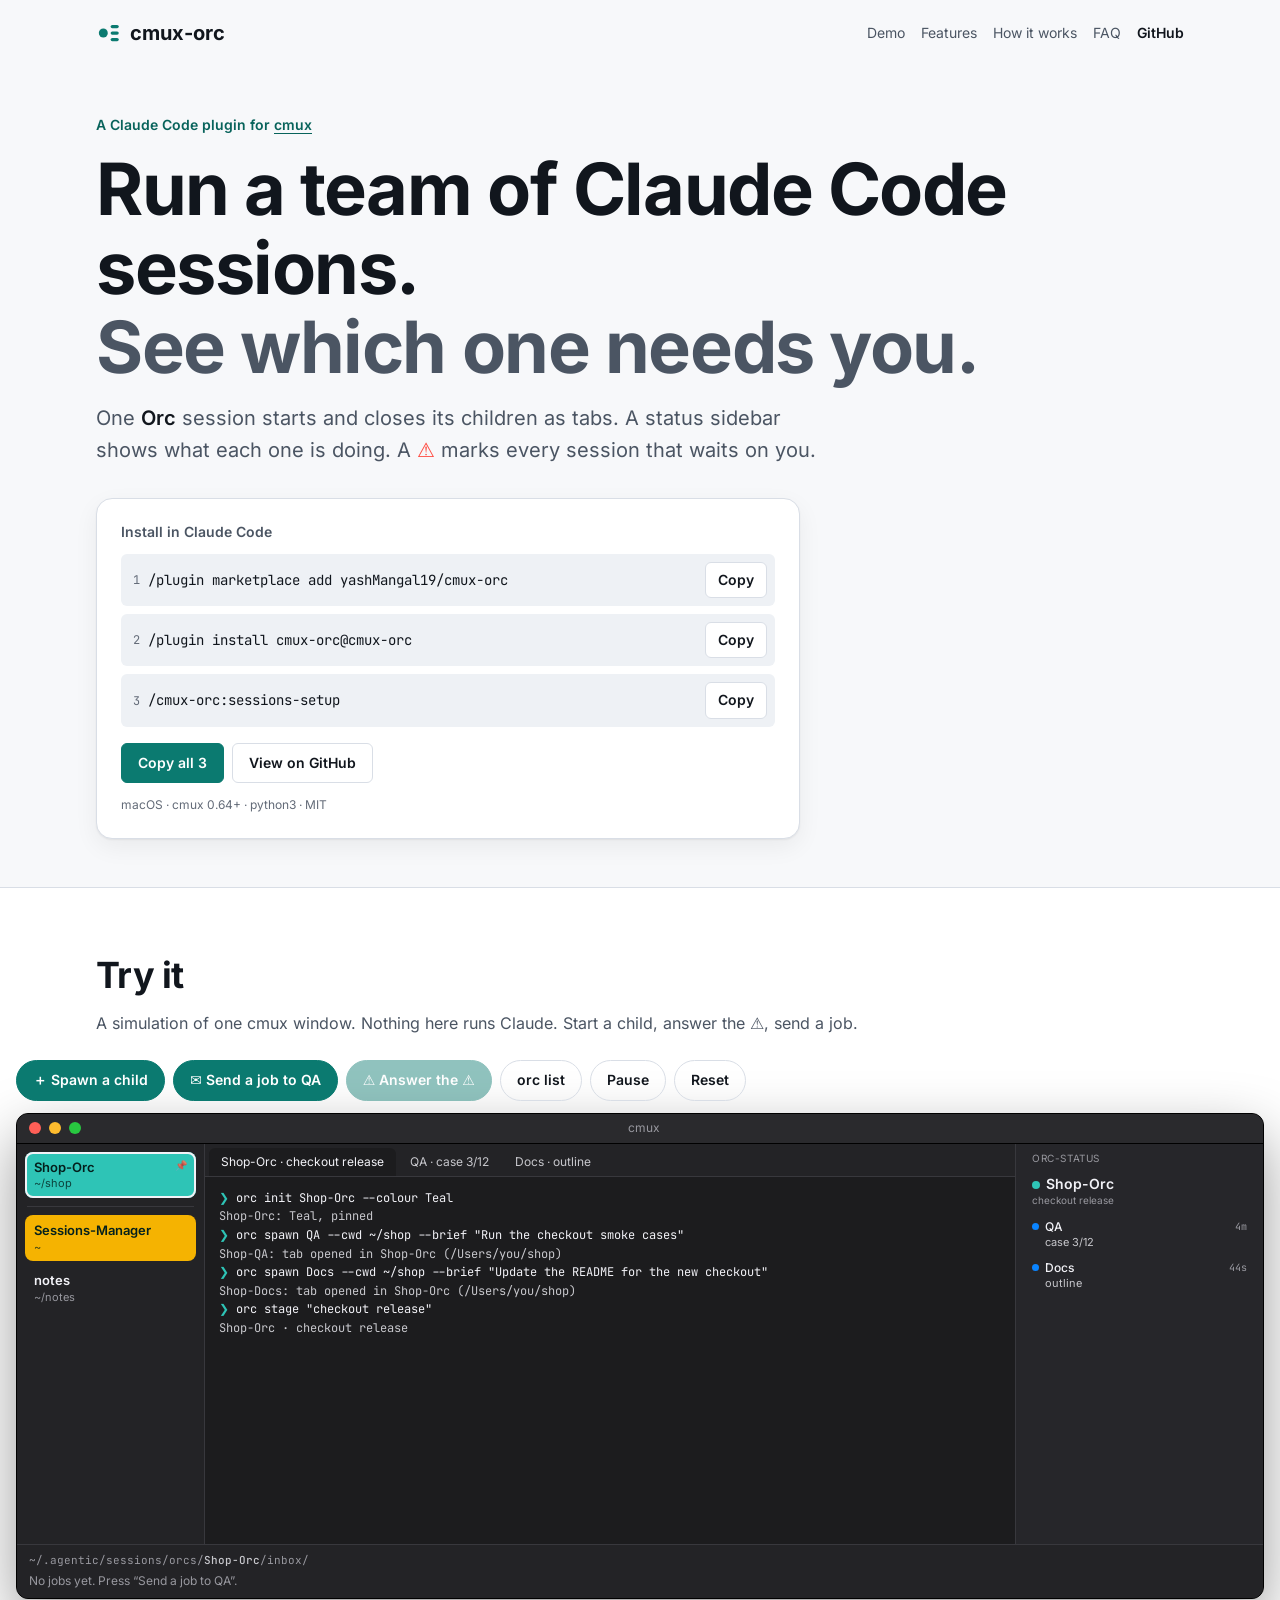
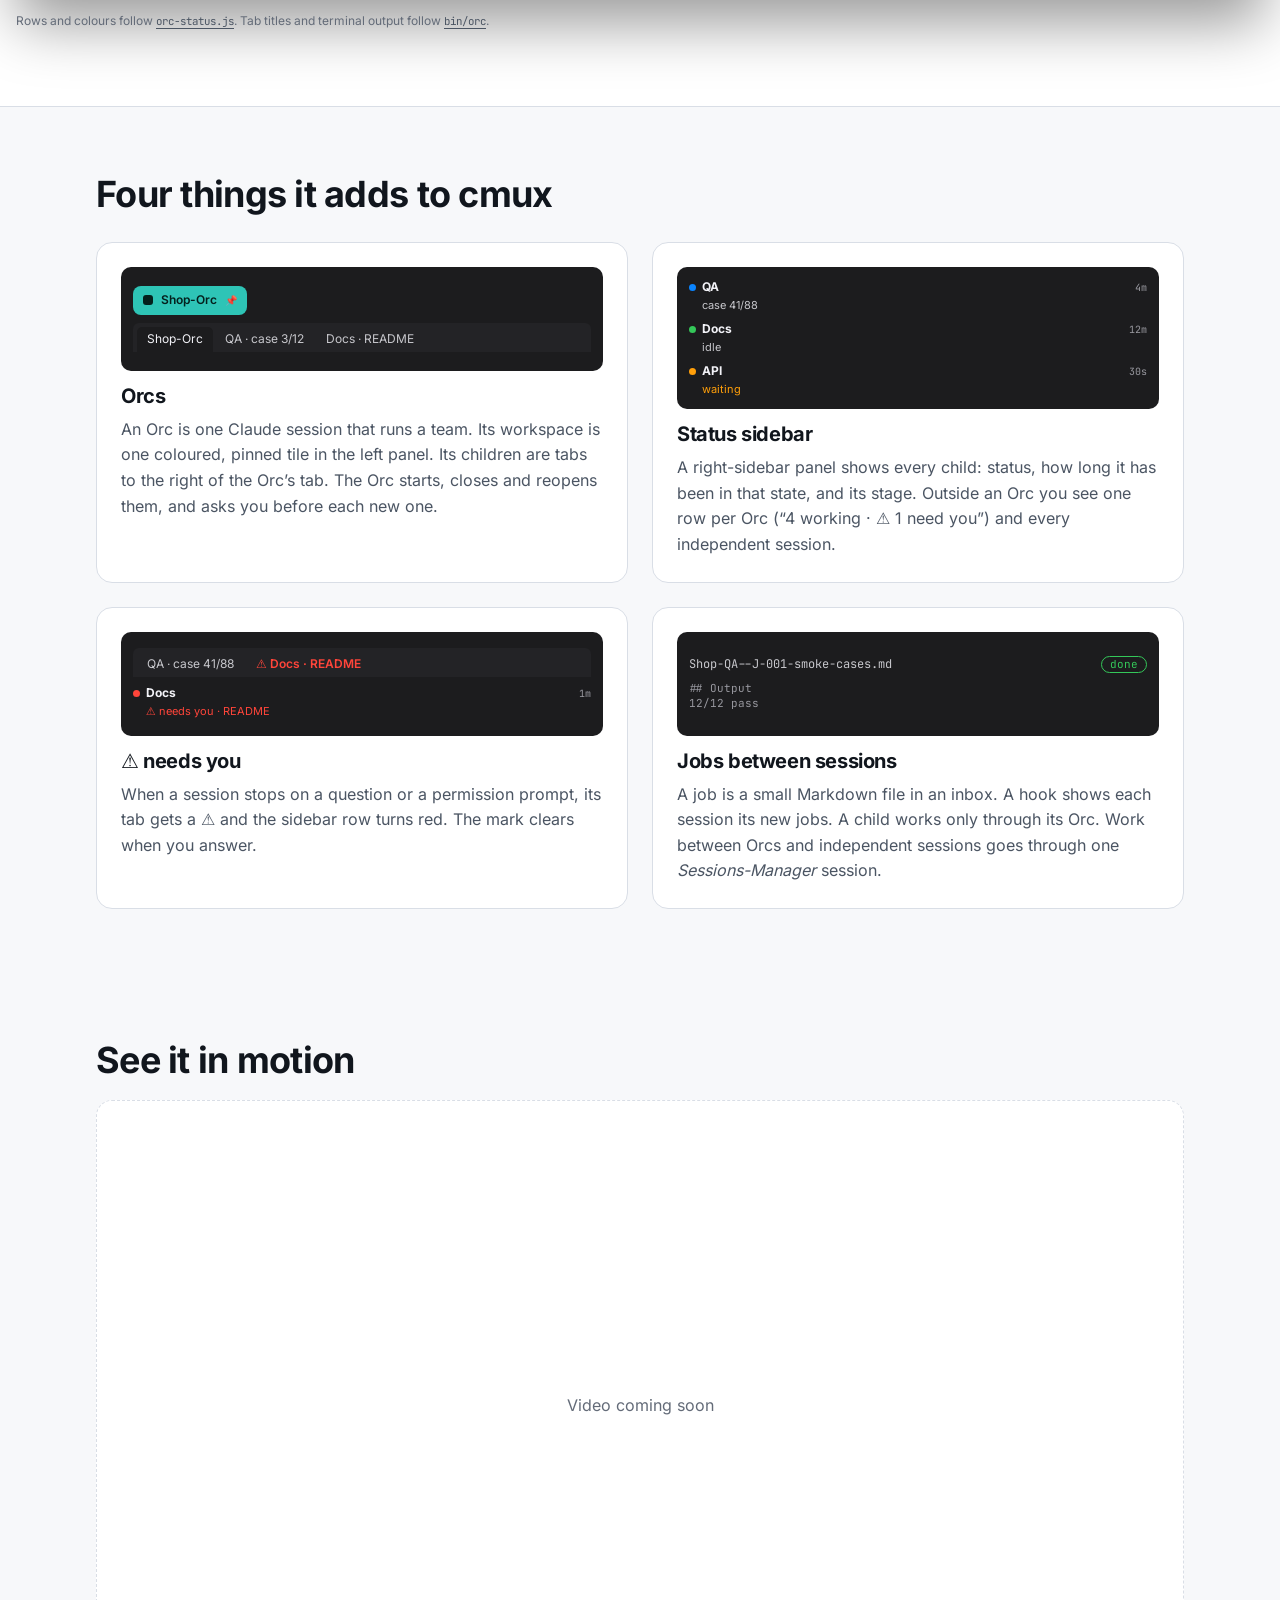
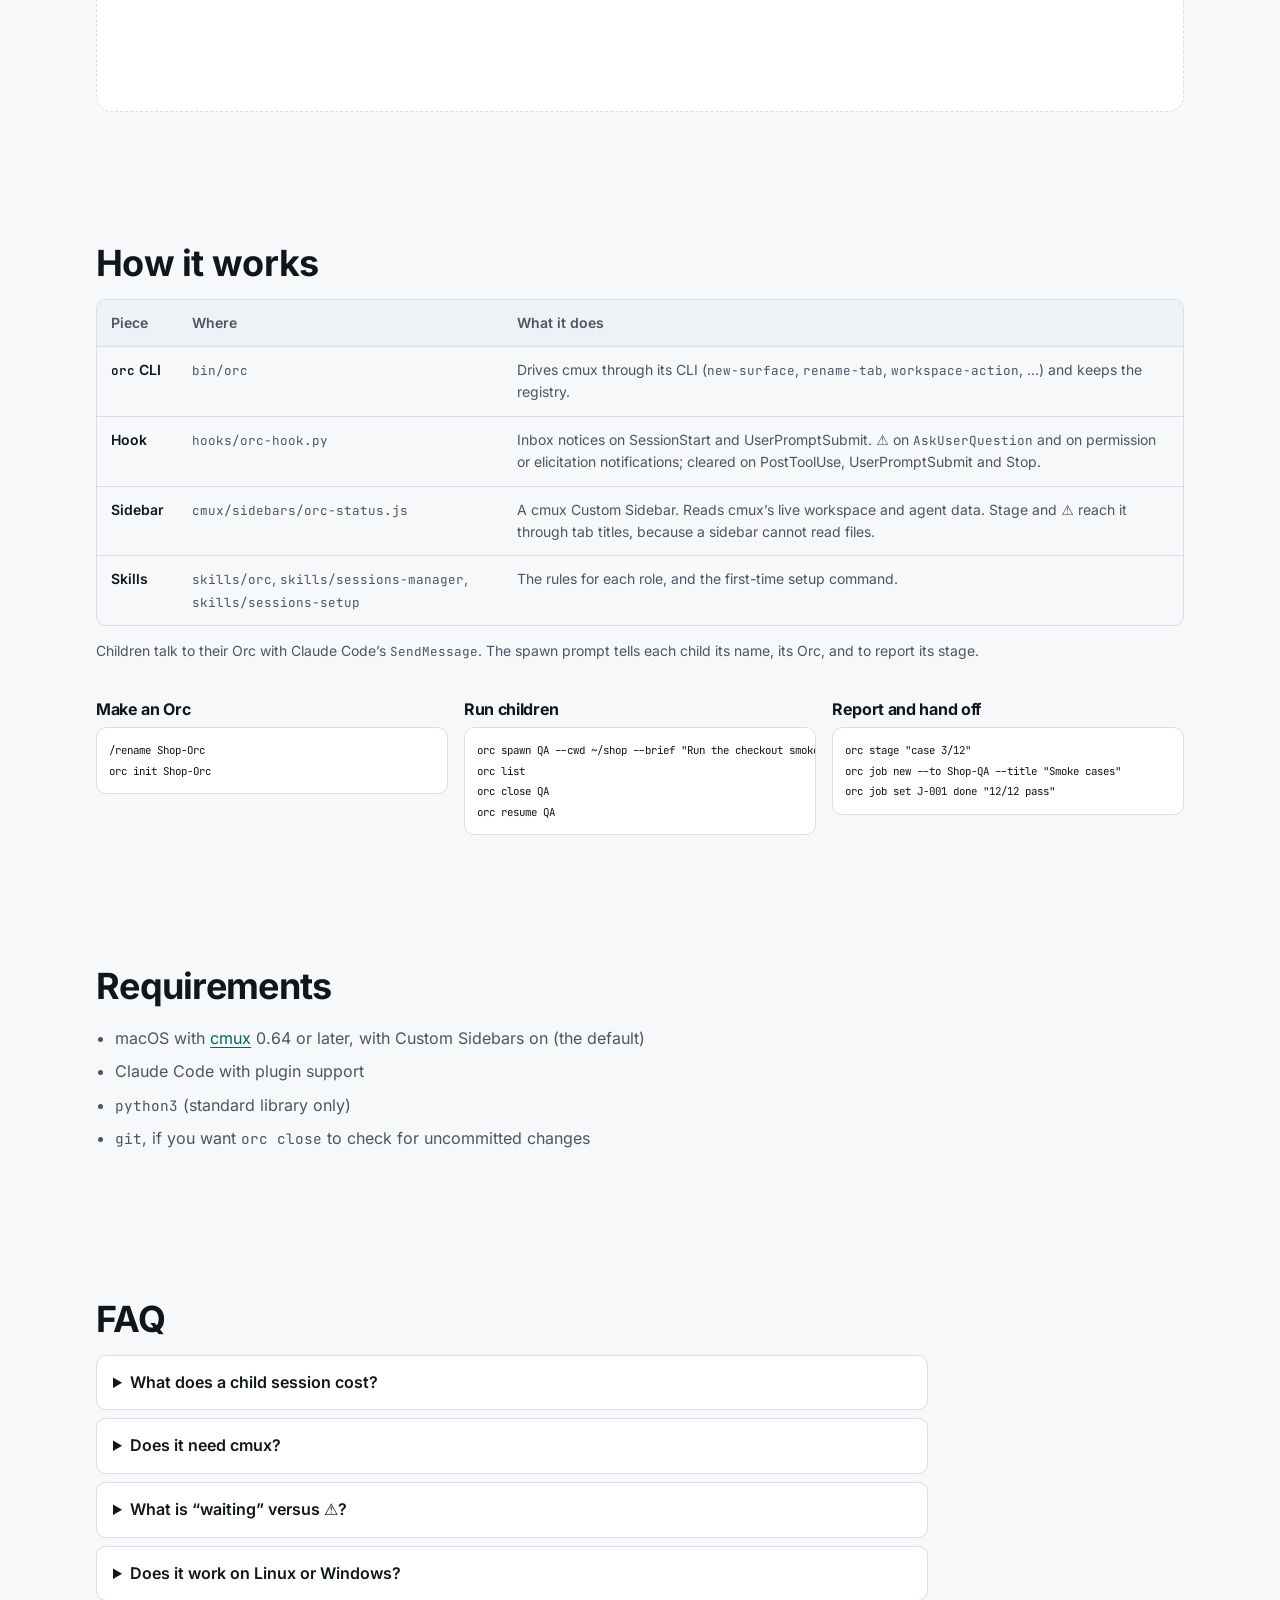
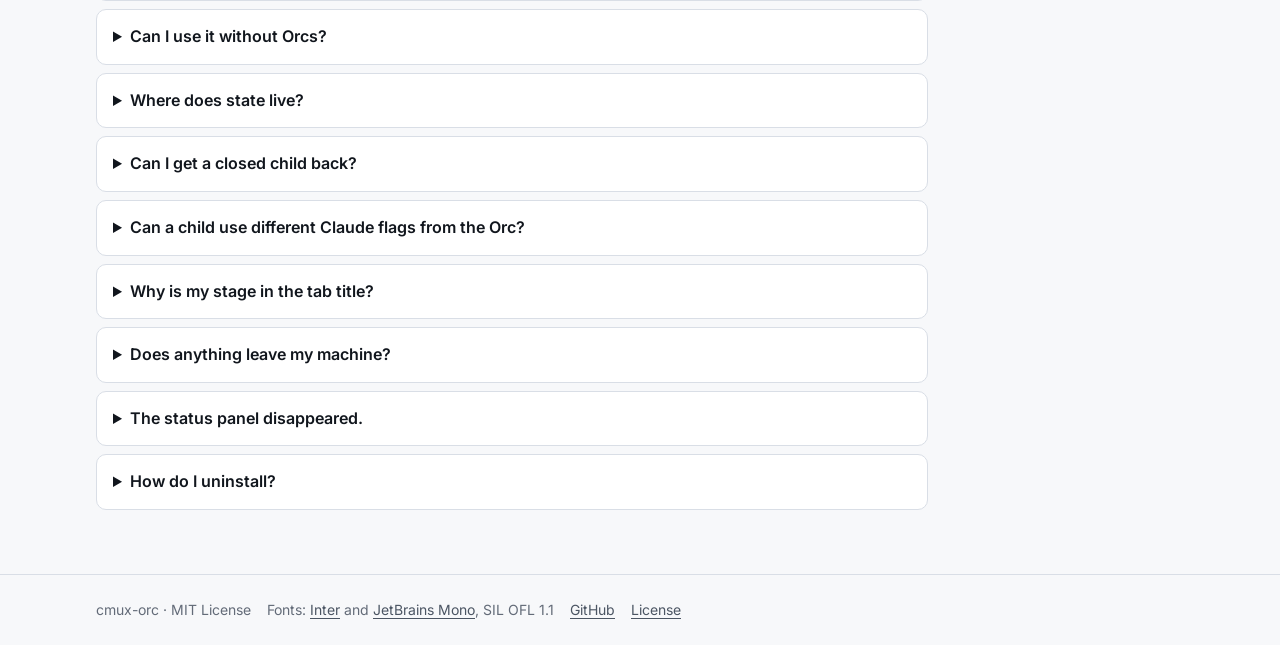
==== commit 41ffac53: "Site: video heading no longer says real footage (the promo is rendered) Co-Authored-By: Claude Opus " ====
--- a/docs/index.html
+++ b/docs/index.html
@@ -135,7 +135,7 @@
 </section>
 
 <section class="wrap" id="video" aria-labelledby="video-h">
-  <h2 id="video-h">See it in a real cmux window</h2>
+  <h2 id="video-h">See it in motion</h2>
     <!-- site.js swaps in the video once docs/media/cmux-orc-promo.mp4 exists. -->
   <figure class="video-slot" id="video-slot" data-video="media/cmux-orc-promo.mp4" data-poster="media/cmux-orc-promo-poster.png">
     <div class="video-ph">Video coming soon</div>
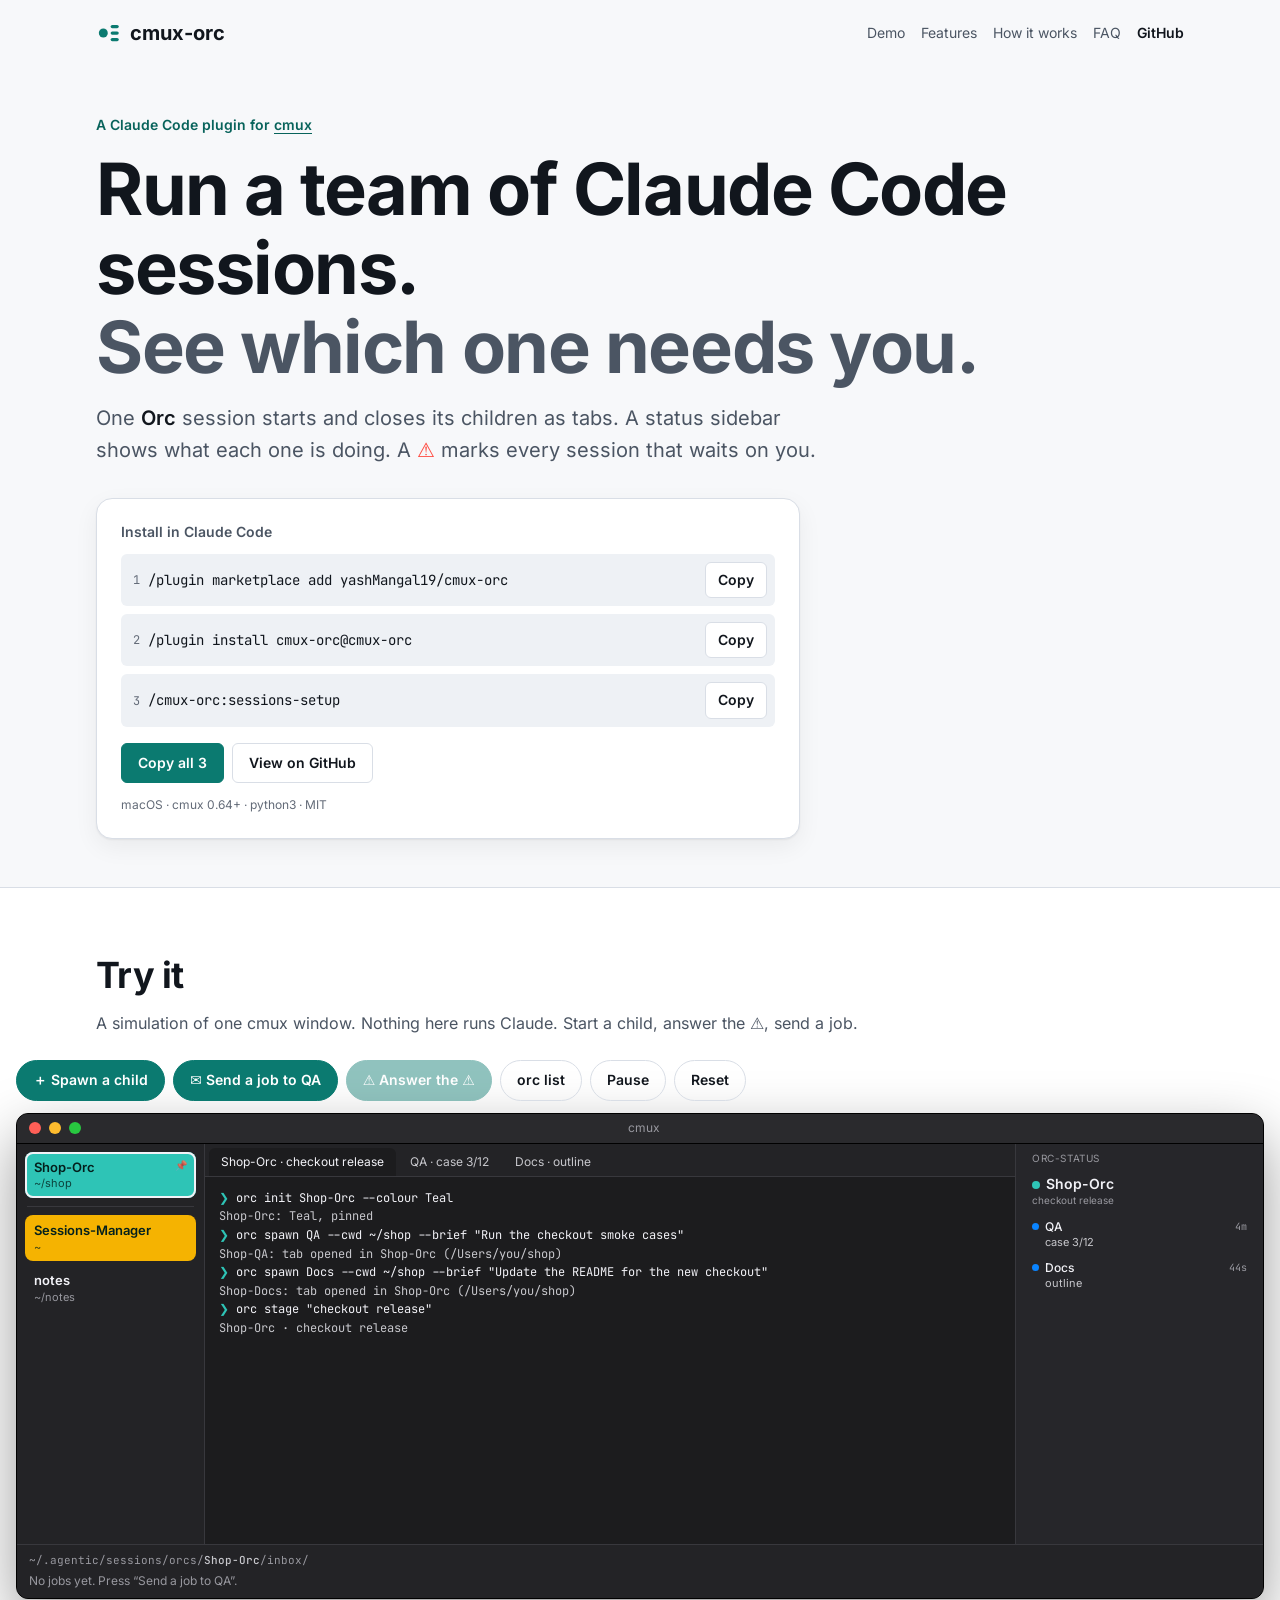
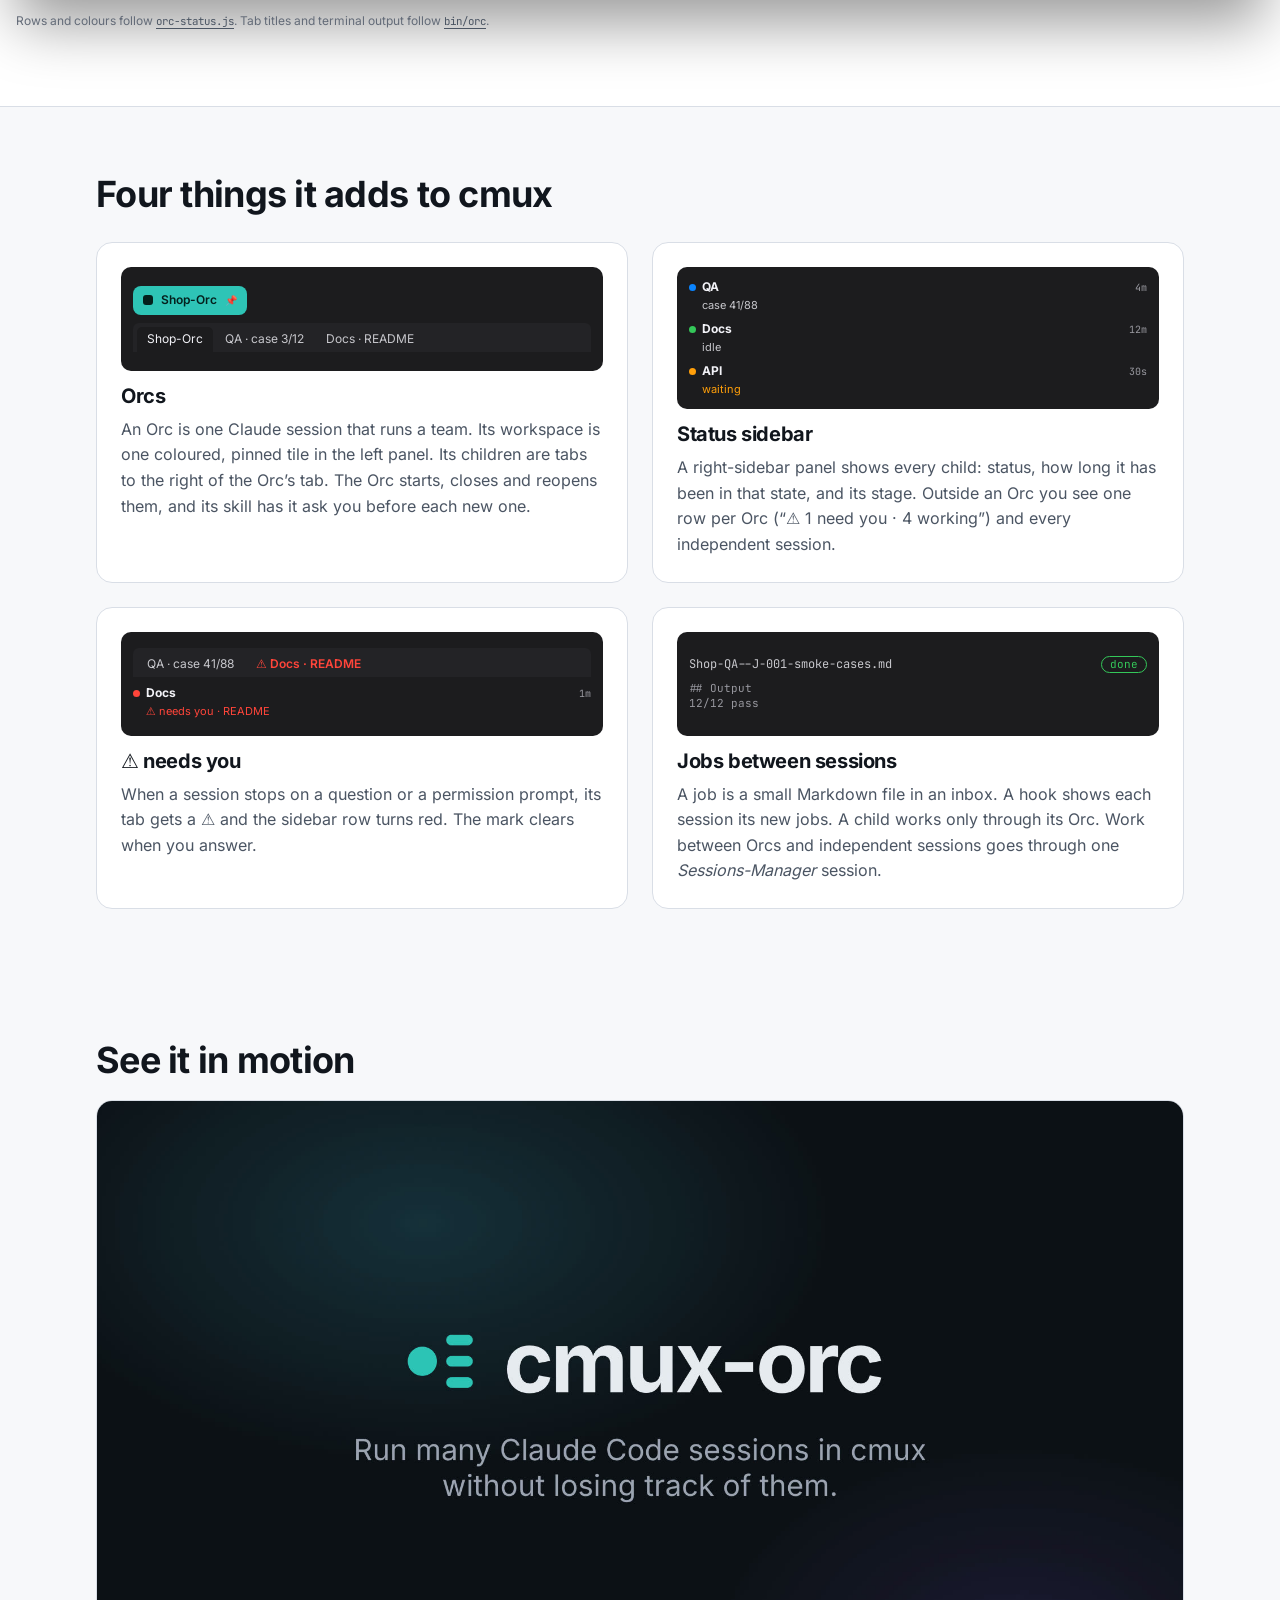
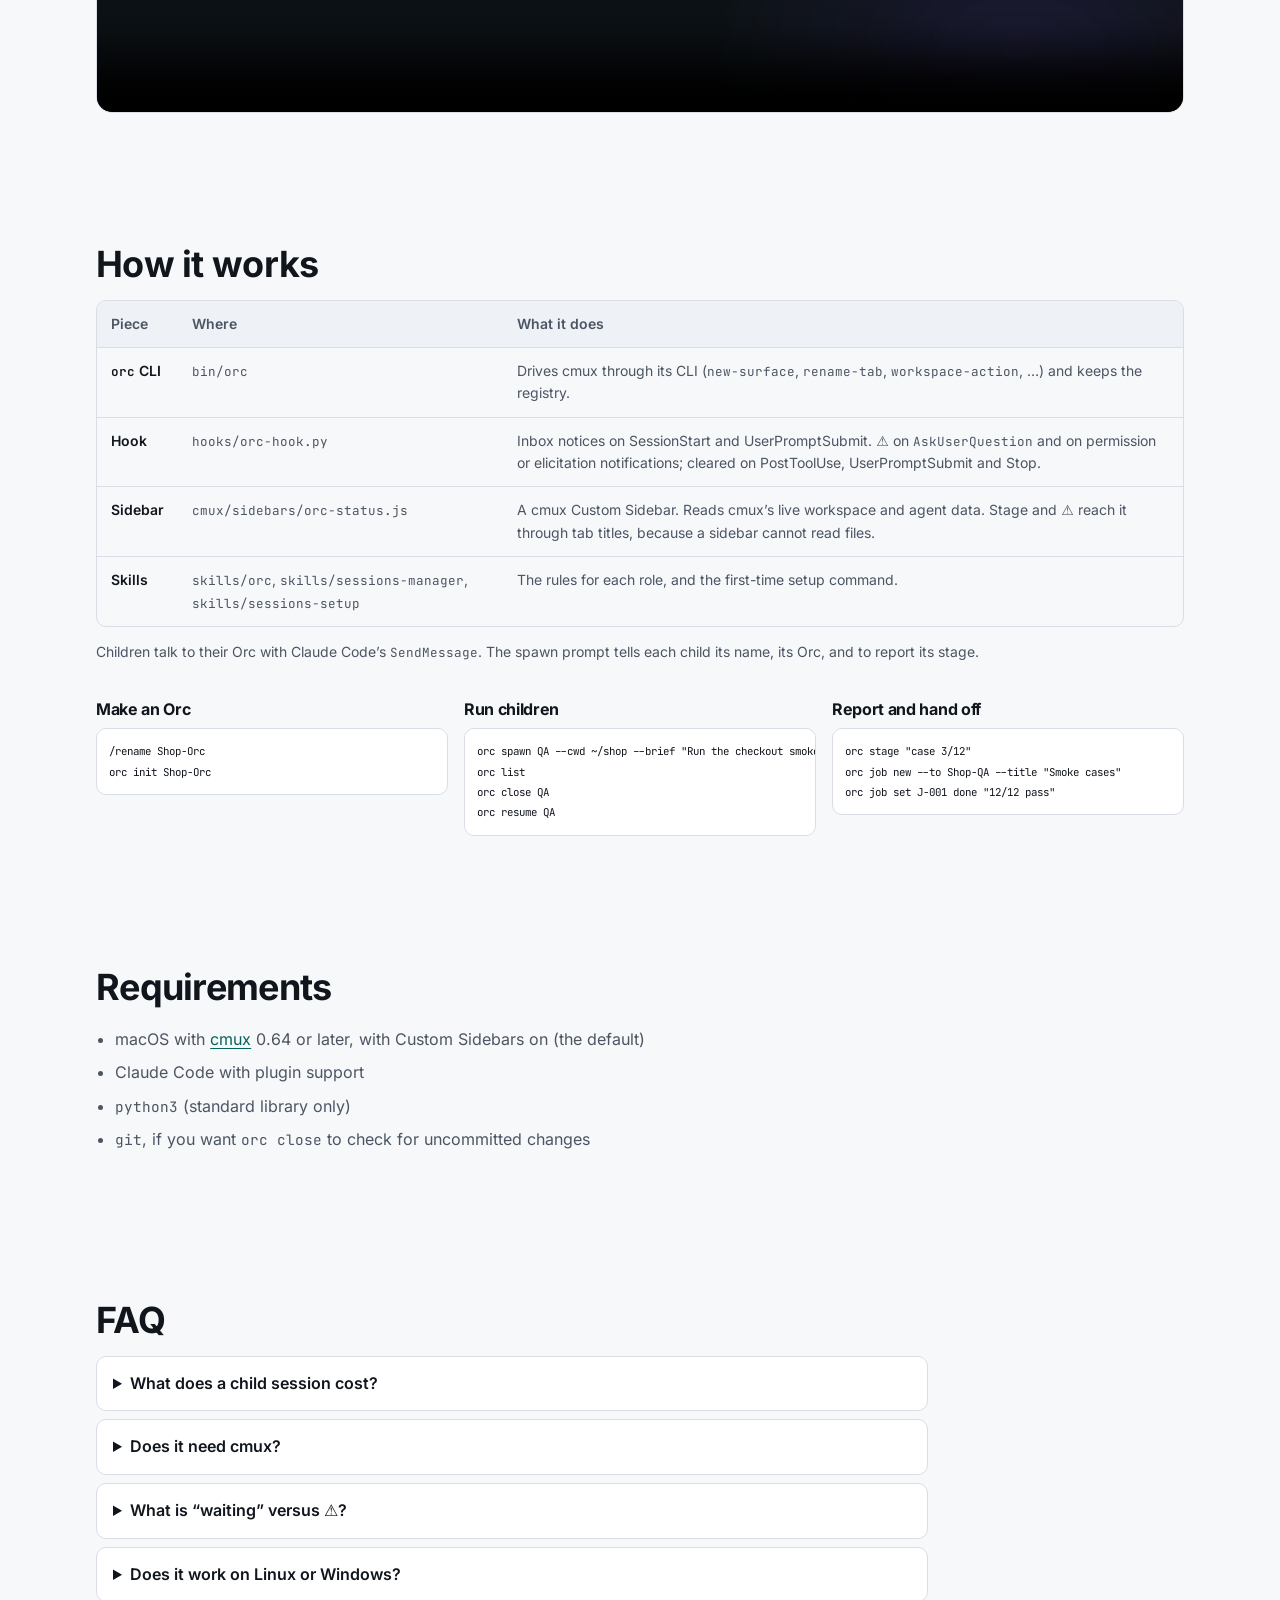
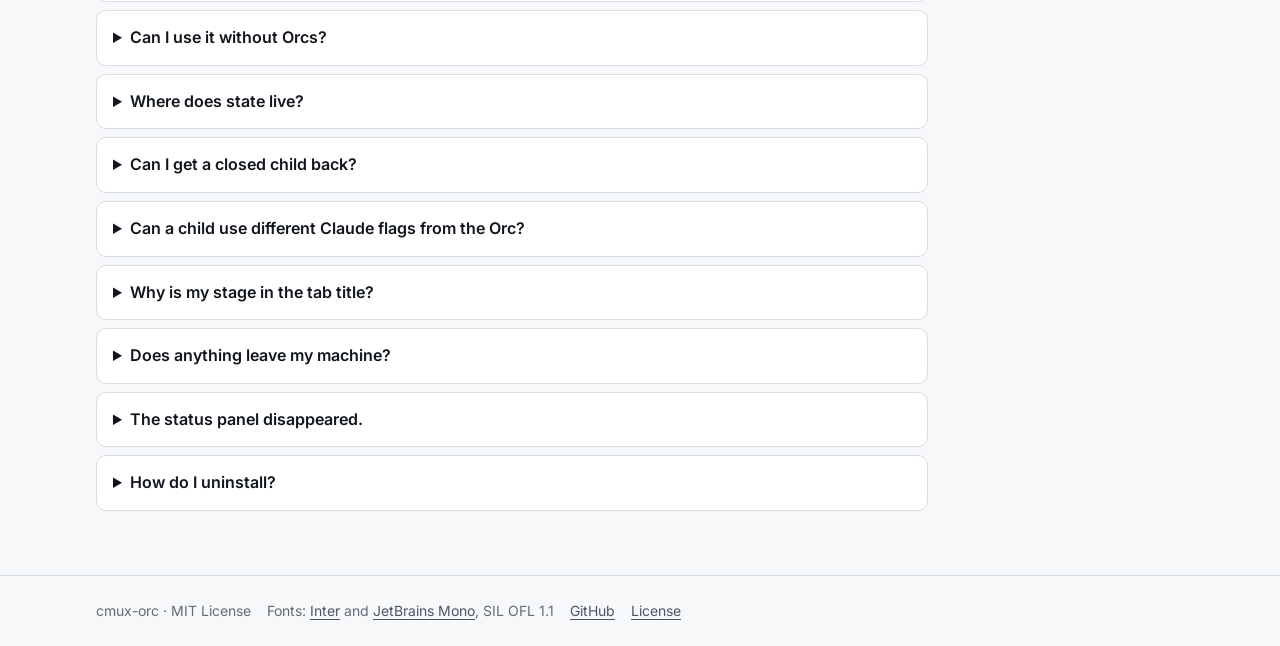
==== commit abb3edb9: "Site: lazy muted clips instead of eager GIFs, JPEG poster, QA pass 2 fixes First load drops from ~5." ====
--- a/docs/index.html
+++ b/docs/index.html
@@ -34,7 +34,7 @@
   </nav>
 </header>
 
-<main id="main">
+<main id="main" tabindex="-1">
 <section class="hero wrap" id="top">
   <p class="eyebrow">A Claude Code plugin for <a href="https://cmux.com">cmux</a></p>
   <h1>Run a team of Claude Code sessions.<br><span>See which one needs you.</span></h1>
@@ -98,24 +98,24 @@
   <h2 id="feat-h">Four things it adds to cmux</h2>
   <div class="features">
     <article class="feat">
-      <div class="viz viz-orc" aria-hidden="true" data-gif="media/feature-orc-tabs.gif" data-alt="An Orc workspace pinned in cmux with its child tabs">
+      <div class="viz viz-orc" aria-hidden="true" data-clip="media/feature-orc-tabs.mp4" data-alt="An Orc workspace pinned in cmux with its child tabs">
         <div class="mini-ws"><span class="tile"></span>Shop-Orc <span class="pin">📌</span></div>
         <div class="mini-tabs"><span class="on">Shop-Orc</span><span>QA · case 3/12</span><span>Docs · README</span></div>
       </div>
       <h3>Orcs</h3>
-      <p>An Orc is one Claude session that runs a team. Its workspace is one coloured, pinned tile in the left panel. Its children are tabs to the right of the Orc’s tab. The Orc starts, closes and reopens them, and asks you before each new one.</p>
-    </article>
-    <article class="feat">
-      <div class="viz viz-side" aria-hidden="true" data-gif="media/feature-sidebar.gif" data-alt="The orc-status sidebar listing children with status, time and stage">
+      <p>An Orc is one Claude session that runs a team. Its workspace is one coloured, pinned tile in the left panel. Its children are tabs to the right of the Orc’s tab. The Orc starts, closes and reopens them, and its skill has it ask you before each new one.</p>
+    </article>
+    <article class="feat">
+      <div class="viz viz-side" aria-hidden="true" data-clip="media/feature-sidebar.mp4" data-alt="The orc-status sidebar listing children with status, time and stage">
         <div class="row"><i style="background:#0A84FF"></i><b>QA</b><time>4m</time><small>case 41/88</small></div>
         <div class="row"><i style="background:#34C759"></i><b>Docs</b><time>12m</time><small>idle</small></div>
         <div class="row"><i style="background:#FF9F0A"></i><b>API</b><time>30s</time><small class="o">waiting</small></div>
       </div>
       <h3>Status sidebar</h3>
-      <p>A right-sidebar panel shows every child: status, how long it has been in that state, and its stage. Outside an Orc you see one row per Orc (“4 working · ⚠ 1 need you”) and every independent session.</p>
-    </article>
-    <article class="feat">
-      <div class="viz viz-warn" aria-hidden="true" data-gif="media/feature-needs-you.gif" data-alt="A child tab gets a ⚠ and its sidebar row turns red">
+      <p>A right-sidebar panel shows every child: status, how long it has been in that state, and its stage. Outside an Orc you see one row per Orc (“⚠ 1 need you · 4 working”) and every independent session.</p>
+    </article>
+    <article class="feat">
+      <div class="viz viz-warn" aria-hidden="true" data-clip="media/feature-needs-you.mp4" data-alt="A child tab gets a ⚠ and its sidebar row turns red">
         <div class="mini-tabs"><span>QA · case 41/88</span><span class="red">⚠ Docs · README</span></div>
         <div class="row"><i style="background:#FF453A"></i><b>Docs</b><time>1m</time><small class="r">⚠ needs you · README</small></div>
       </div>
@@ -123,7 +123,7 @@
       <p>When a session stops on a question or a permission prompt, its tab gets a ⚠ and the sidebar row turns red. The mark clears when you answer.</p>
     </article>
     <article class="feat">
-      <div class="viz viz-job" aria-hidden="true" data-gif="media/feature-jobs.gif" data-alt="A job file moving from open to taken to done">
+      <div class="viz viz-job" aria-hidden="true" data-clip="media/feature-jobs.mp4" data-alt="A job file moving from open to taken to done">
         <div class="file"><span>Shop-QA--J-001-smoke-cases.md</span><em class="s-done">done</em></div>
         <pre>## Output
 12/12 pass</pre>
@@ -137,7 +137,7 @@
 <section class="wrap" id="video" aria-labelledby="video-h">
   <h2 id="video-h">See it in motion</h2>
     <!-- site.js swaps in the video once docs/media/cmux-orc-promo.mp4 exists. -->
-  <figure class="video-slot" id="video-slot" data-video="media/cmux-orc-promo.mp4" data-poster="media/cmux-orc-promo-poster.png">
+  <figure class="video-slot" id="video-slot" data-video="media/cmux-orc-promo.mp4" data-poster="media/cmux-orc-promo-poster.jpg">
     <div class="video-ph">Video coming soon</div>
   </figure>
 </section>
@@ -192,7 +192,7 @@
   <h2 id="faq-h">FAQ</h2>
   <div class="faq">
     <details><summary>What does a child session cost?</summary><p>Each child is a full Claude Code session with its own context, so it uses tokens like any session you start yourself. That is why the <code>orc</code> skill tells the Orc to ask you before every <code>orc spawn</code>. Close children when their work is checked; <code>orc resume</code> brings one back if you need it again.</p></details>
-    <details><summary>Does it need cmux?</summary><p>Yes. Tabs, workspace colours, pinning, the ⚠ mark and the sidebar all go through cmux. <code>orc init</code>, <code>spawn</code>, <code>stage</code>, <code>close</code>, <code>resume</code> and <code>pane</code> stop with <code>not running inside a cmux terminal</code> outside it. The job commands and <code>orc list</code> only read and write files.</p></details>
+    <details><summary>Does it need cmux?</summary><p>Yes. Tabs, workspace colours, pinning, the ⚠ mark and the sidebar all go through cmux. <code>orc init</code>, <code>spawn</code>, <code>stage</code>, <code>close</code>, <code>resume</code> and <code>pane</code> stop with <code>not running inside a cmux terminal</code> outside it. <code>orc setup</code> makes its links anywhere, but shows the panel only inside cmux. The job commands and <code>orc list</code> only read and write files.</p></details>
     <details><summary>What is “waiting” versus ⚠?</summary><p>“waiting” (orange) is cmux’s status for a session that finished its turn and is idle until you type. ⚠ (red) means the session stopped in the middle of its work on a question or a permission prompt, and nothing happens until you answer. Only ⚠ means a session is blocked on you.</p></details>
     <details><summary>Does it work on Linux or Windows?</summary><p>No. cmux is a macOS app, and cmux-orc needs it. The CLI also uses <code>fcntl</code> file locks, which Windows does not have.</p></details>
     <details><summary>Can I use it without Orcs?</summary><p>Yes. With the plugin installed, every session in cmux gets the ⚠ mark, and the sidebar’s Sessions overview lists independent sessions with their status. You can name one session <code>Sessions-Manager</code> and pass jobs between independent sessions. <code>orc stage</code> works only in an Orc tab or a child tab.</p></details>
--- a/docs/styles.css
+++ b/docs/styles.css
@@ -21,6 +21,7 @@
 .sr-only { position: absolute; width: 1px; height: 1px; overflow: hidden; clip: rect(0 0 0 0); white-space: nowrap; }
 .skip { position: absolute; left: -999px; top: 8px; background: var(--orc-accent); color: var(--orc-accent-ink); padding: 8px 12px; border-radius: var(--orc-radius-sm); z-index: 10; }
 .skip:focus { left: 8px; }
+main:focus { outline: none; }
 
 /* nav */
 .nav { display: flex; align-items: center; justify-content: space-between; gap: var(--orc-space-4); padding-block: var(--orc-space-4); flex-wrap: wrap; }
